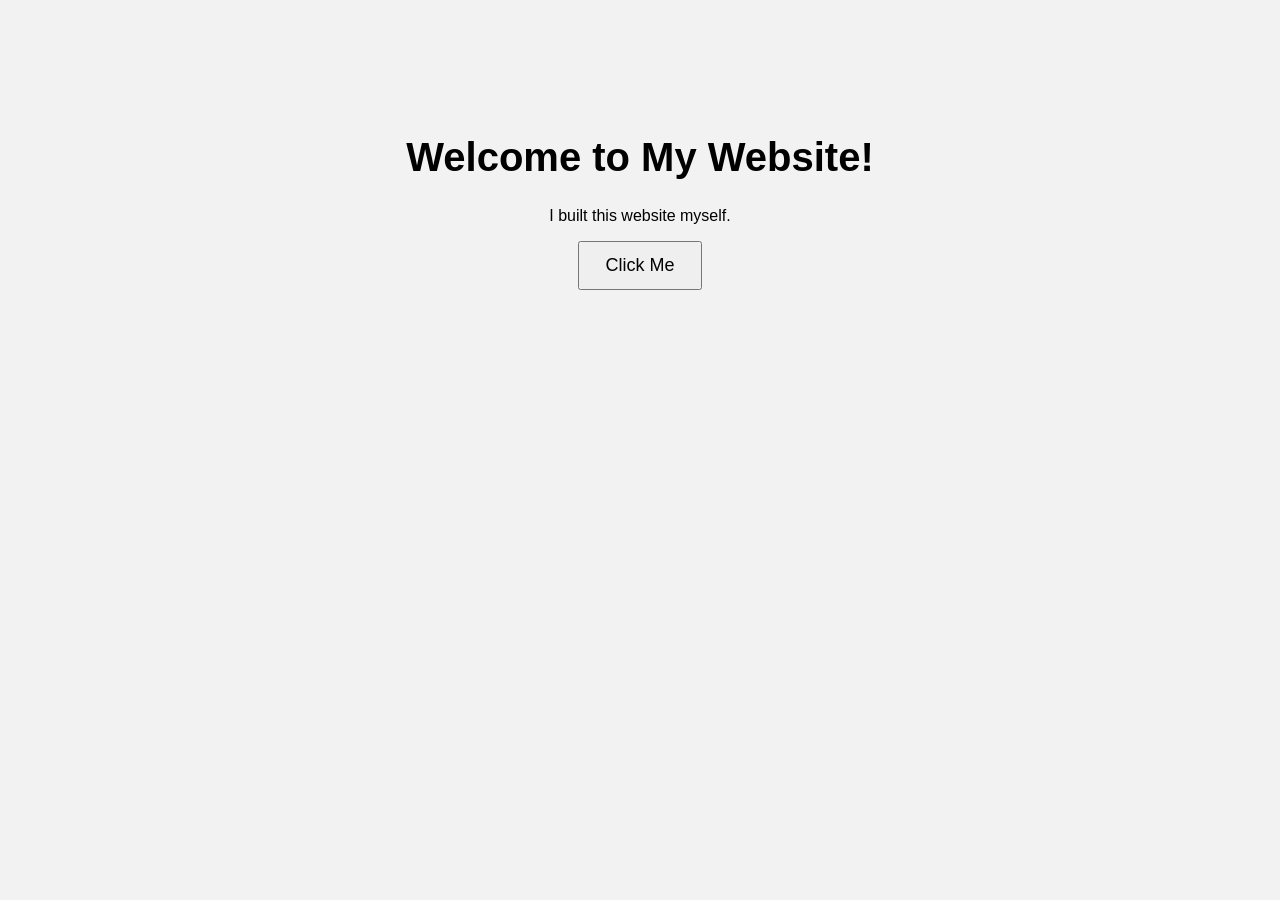
==== index.html @ 369e67d1 "Add files via upload" ====
<!DOCTYPE html>
<html>
<head>
    <title>My First Website</title>
    <link rel="stylesheet" href="style.css">
</head>

<body>

    <h1>Welcome to My Website!</h1>

    <p>I built this website myself.</p>

    <button onclick="sayHello()">Click Me</button>

    <script src="script.js"></script>
</body>
</html>
---- style.css ----
body {
    font-family: Arial, sans-serif;
    text-align: center;
    padding-top: 100px;
    background: #f2f2f2;
}

h1 {
    font-size: 40px;
}

button {
    padding: 12px 25px;
    font-size: 18px;
    cursor: pointer;
}
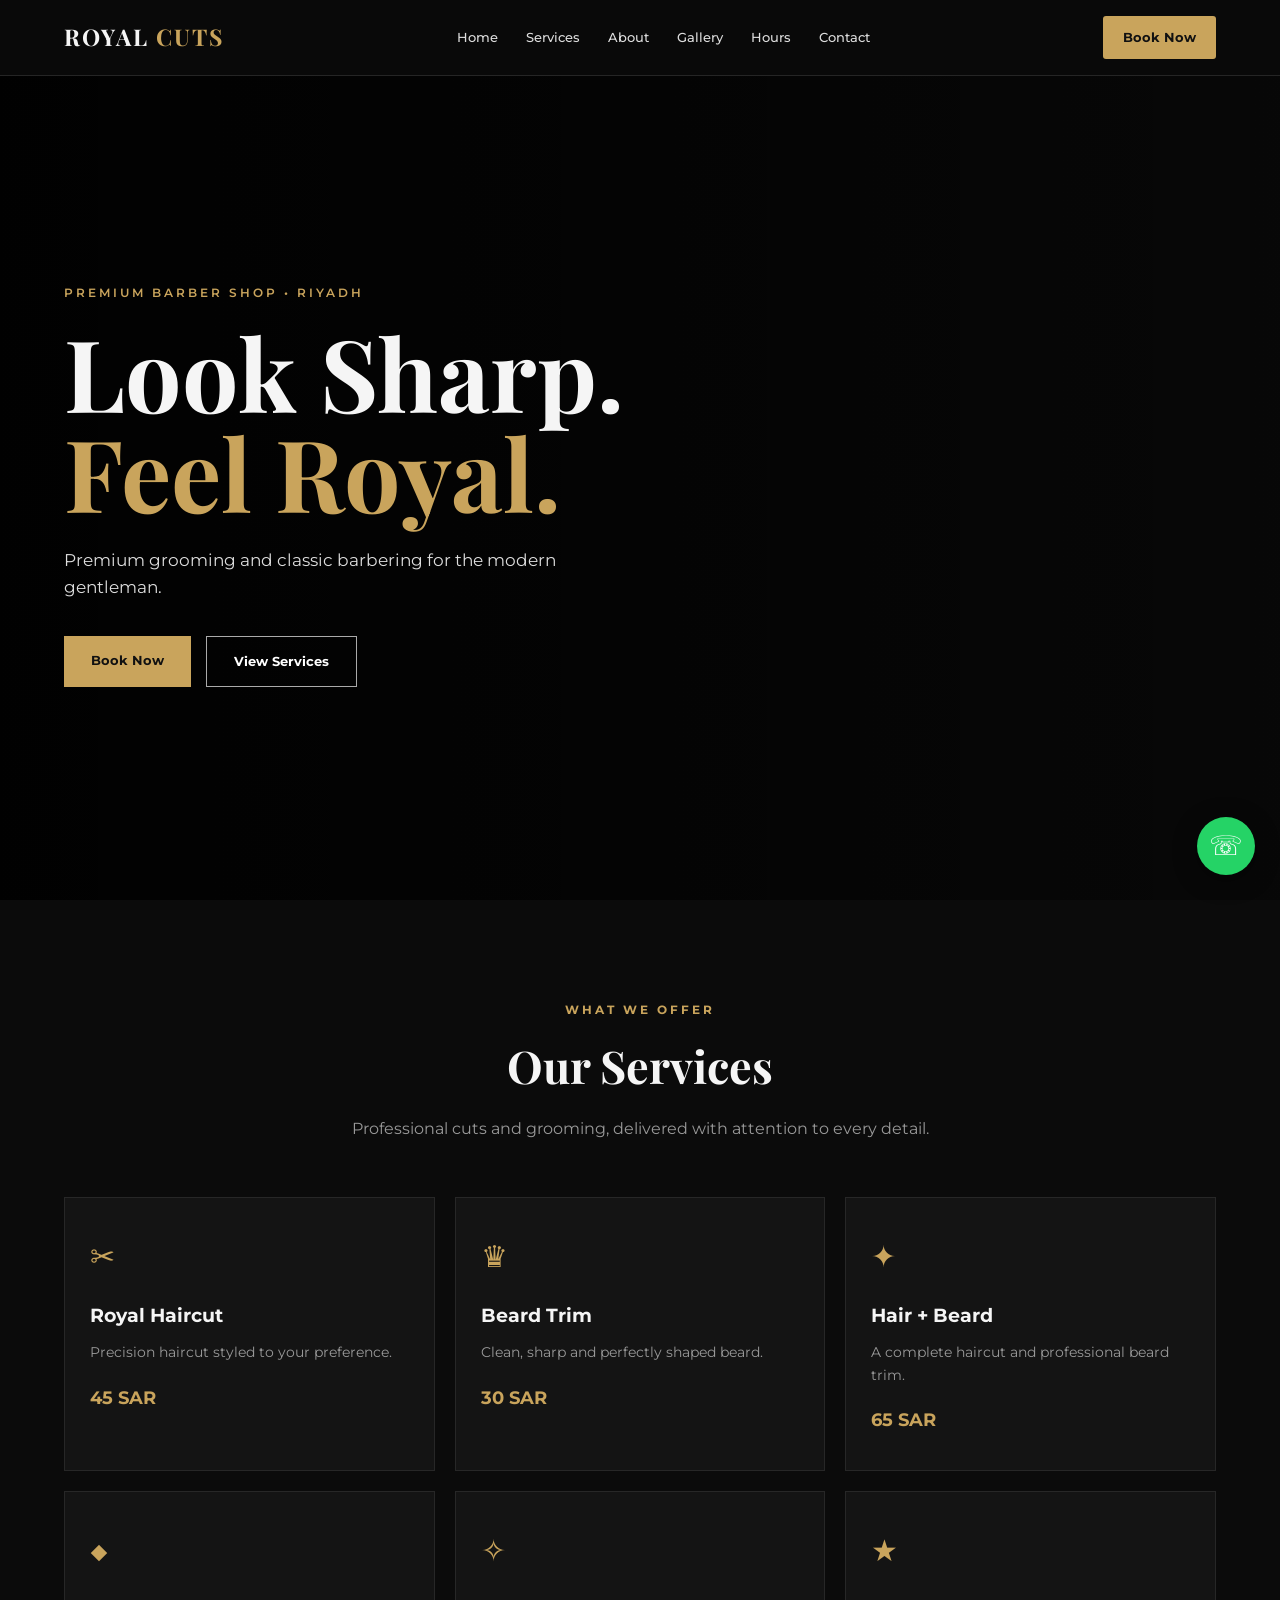
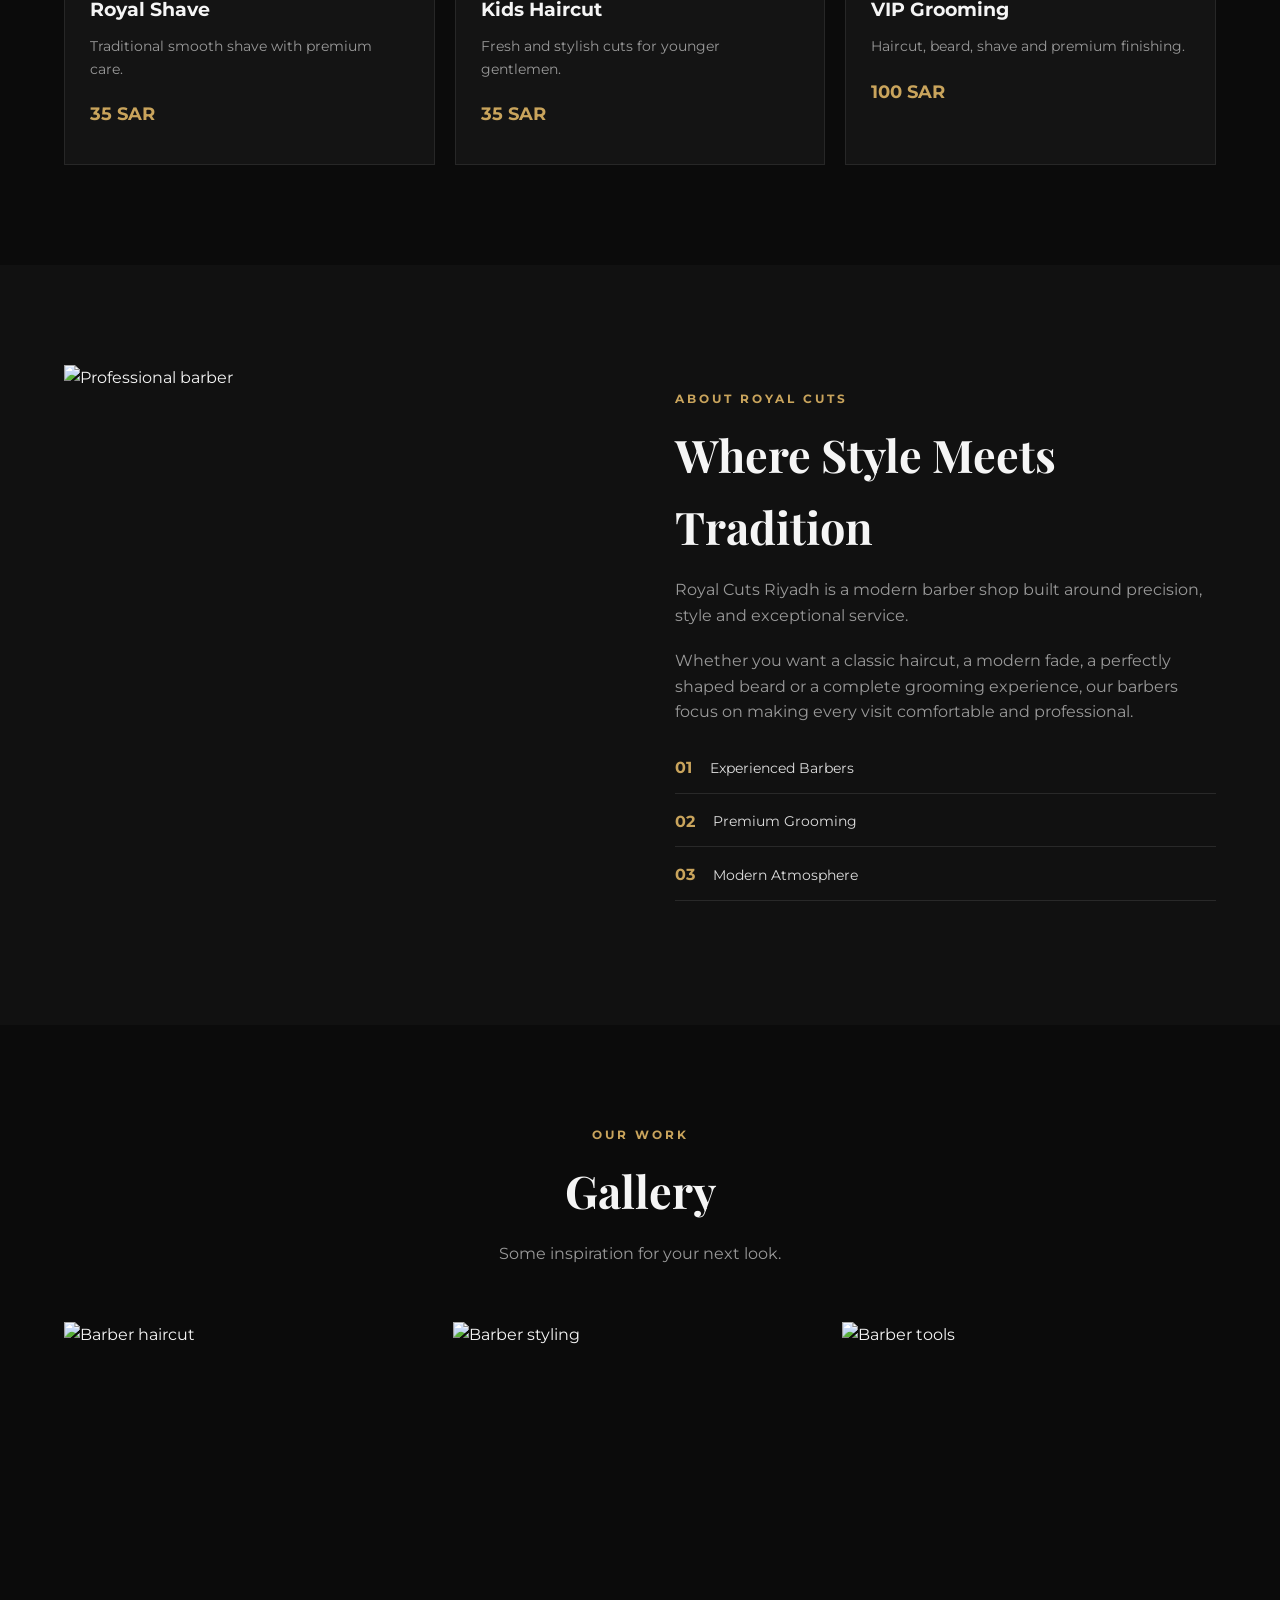
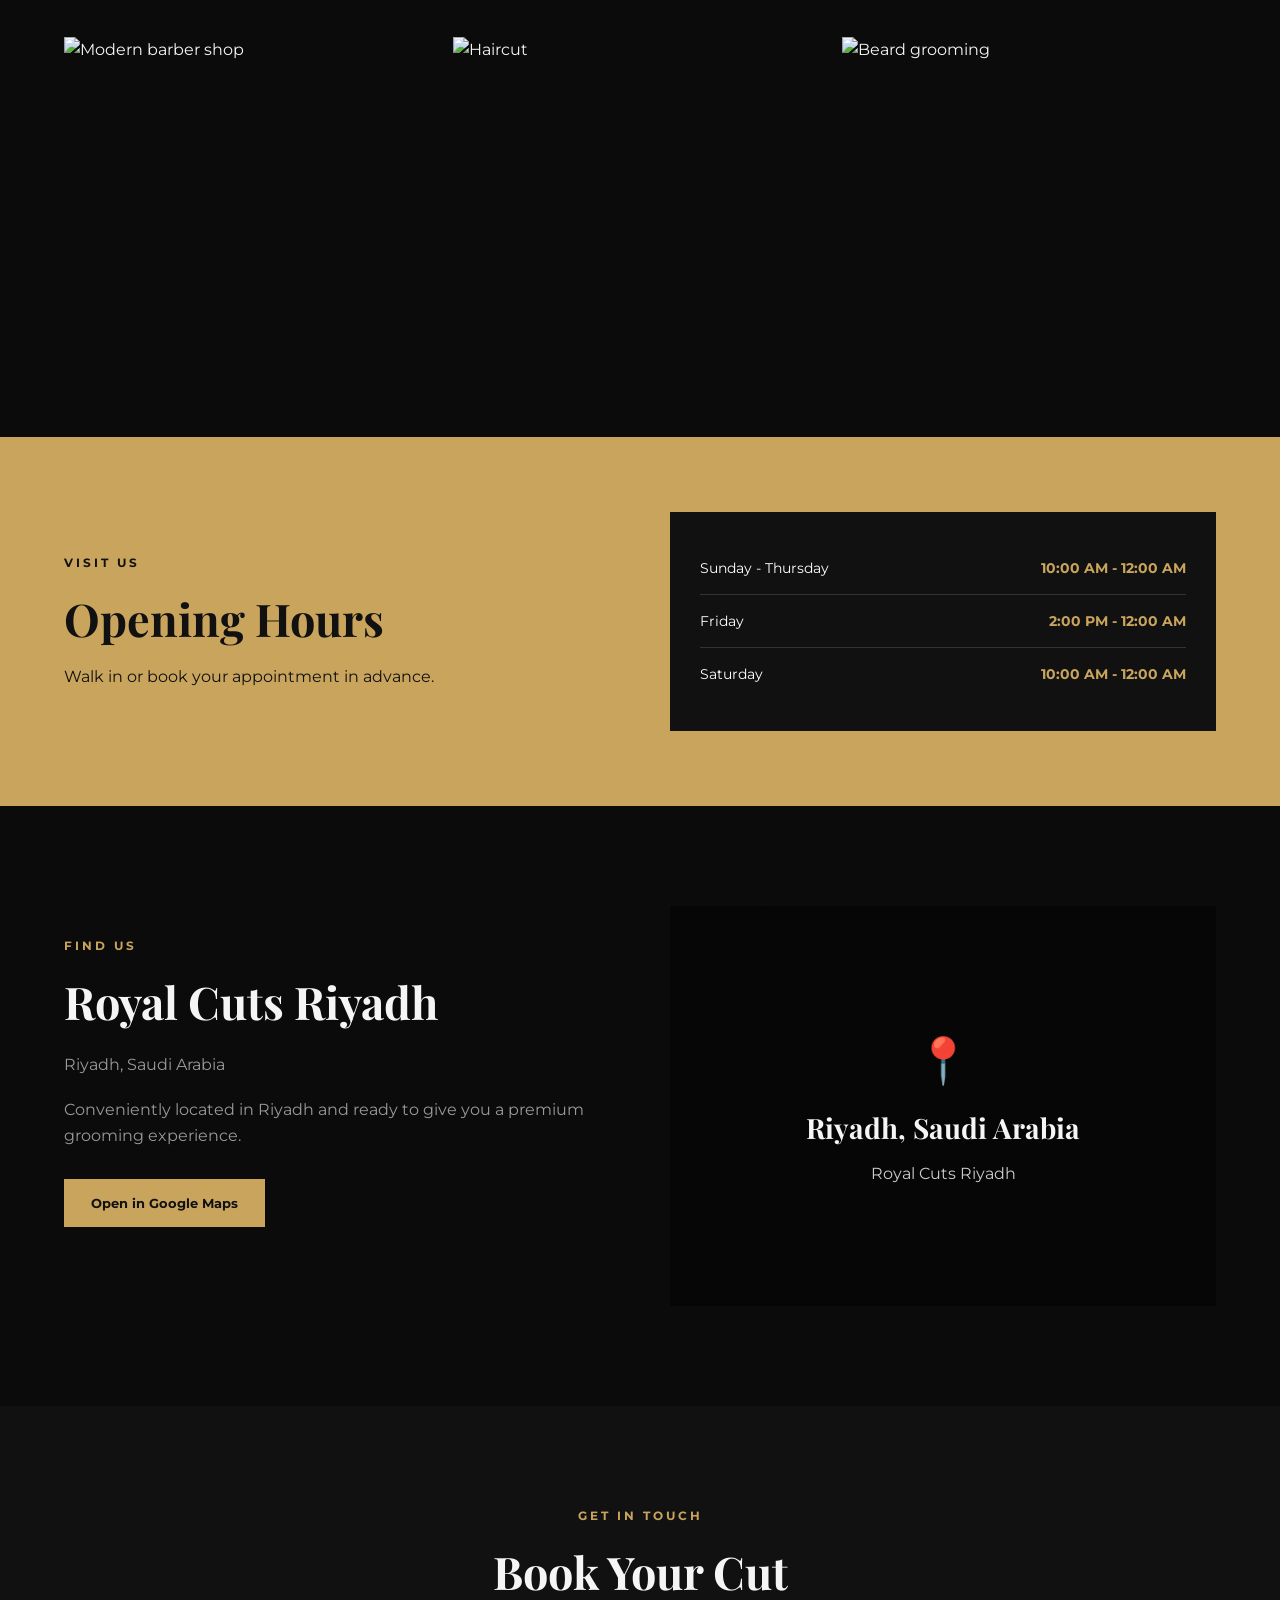
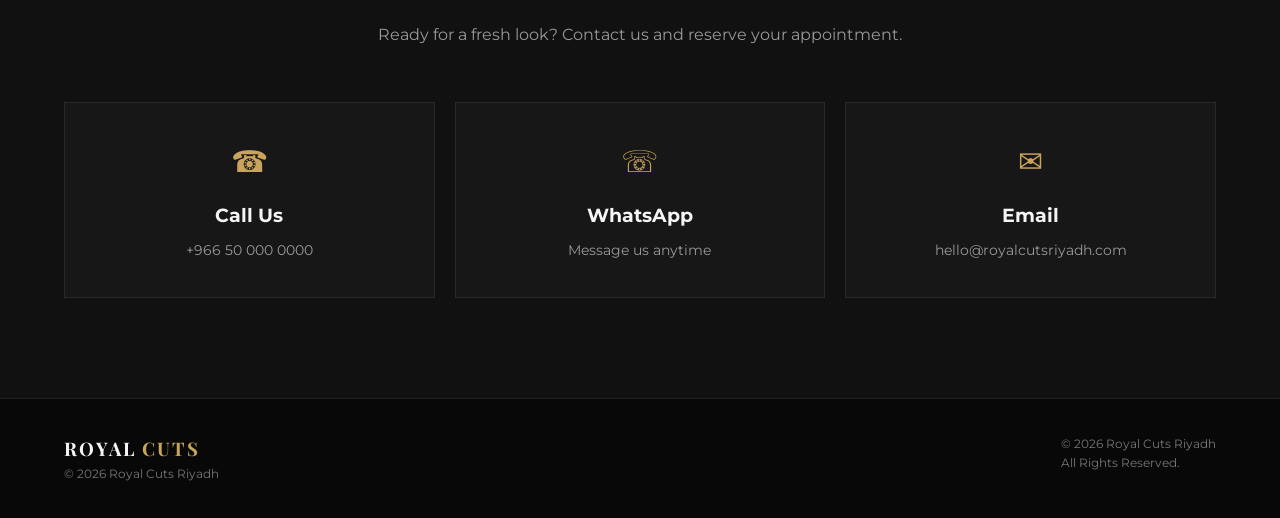
==== commit ed3b5adc: "Add files via upload" ====
--- a/index.html
+++ b/index.html
@@ -1,18 +1,395 @@
 <!DOCTYPE html>
-<html>
+<html lang="en">
 <head>
-    <title>My First Website</title>
+    <meta charset="UTF-8">
+    <meta name="viewport" content="width=device-width, initial-scale=1.0">
+
+    <title>Royal Cuts Riyadh | Premium Barber Shop</title>
+
+    <!-- Google Font -->
+    <link rel="preconnect" href="https://fonts.googleapis.com">
+    <link rel="preconnect" href="https://fonts.gstatic.com" crossorigin>
+    <link href="https://fonts.googleapis.com/css2?family=Montserrat:wght@400;500;600;700&family=Playfair+Display:wght@600;700&display=swap" rel="stylesheet">
+
+    <!-- CSS -->
     <link rel="stylesheet" href="style.css">
 </head>
 
 <body>
 
-    <h1>Welcome to My Website!</h1>
-
-    <p>I built this website myself.</p>
-
-    <button onclick="sayHello()">Click Me</button>
-
+    <!-- ================= NAVIGATION ================= -->
+    <header class="navbar">
+        <div class="container nav-container">
+
+            <a href="#home" class="logo">
+                ROYAL <span>CUTS</span>
+            </a>
+
+            <button class="menu-toggle" id="menuToggle">
+                ☰
+            </button>
+
+            <nav id="navMenu">
+                <a href="#home">Home</a>
+                <a href="#services">Services</a>
+                <a href="#about">About</a>
+                <a href="#gallery">Gallery</a>
+                <a href="#hours">Hours</a>
+                <a href="#contact">Contact</a>
+            </nav>
+
+            <a href="#contact" class="nav-button">Book Now</a>
+
+        </div>
+    </header>
+
+
+    <!-- ================= HERO ================= -->
+    <section id="home" class="hero">
+
+        <div class="hero-overlay"></div>
+
+        <div class="hero-content">
+
+            <p class="small-title">PREMIUM BARBER SHOP • RIYADH</p>
+
+            <h1>
+                Look Sharp.<br>
+                <span>Feel Royal.</span>
+            </h1>
+
+            <p class="hero-text">
+                Premium grooming and classic barbering for the modern gentleman.
+            </p>
+
+            <div class="hero-buttons">
+                <a href="#contact" class="gold-button">Book Now</a>
+                <a href="#services" class="outline-button">View Services</a>
+            </div>
+
+        </div>
+
+    </section>
+
+
+    <!-- ================= SERVICES ================= -->
+    <section id="services" class="section">
+
+        <div class="container">
+
+            <div class="section-heading">
+                <p class="gold-text">WHAT WE OFFER</p>
+                <h2>Our Services</h2>
+                <p>
+                    Professional cuts and grooming, delivered with attention to every detail.
+                </p>
+            </div>
+
+            <div class="services-grid">
+
+                <div class="service-card">
+                    <div class="service-icon">✂</div>
+                    <h3>Royal Haircut</h3>
+                    <p>Precision haircut styled to your preference.</p>
+                    <span>45 SAR</span>
+                </div>
+
+                <div class="service-card">
+                    <div class="service-icon">♛</div>
+                    <h3>Beard Trim</h3>
+                    <p>Clean, sharp and perfectly shaped beard.</p>
+                    <span>30 SAR</span>
+                </div>
+
+                <div class="service-card">
+                    <div class="service-icon">✦</div>
+                    <h3>Hair + Beard</h3>
+                    <p>A complete haircut and professional beard trim.</p>
+                    <span>65 SAR</span>
+                </div>
+
+                <div class="service-card">
+                    <div class="service-icon">◆</div>
+                    <h3>Royal Shave</h3>
+                    <p>Traditional smooth shave with premium care.</p>
+                    <span>35 SAR</span>
+                </div>
+
+                <div class="service-card">
+                    <div class="service-icon">✧</div>
+                    <h3>Kids Haircut</h3>
+                    <p>Fresh and stylish cuts for younger gentlemen.</p>
+                    <span>35 SAR</span>
+                </div>
+
+                <div class="service-card">
+                    <div class="service-icon">★</div>
+                    <h3>VIP Grooming</h3>
+                    <p>Haircut, beard, shave and premium finishing.</p>
+                    <span>100 SAR</span>
+                </div>
+
+            </div>
+
+        </div>
+
+    </section>
+
+
+    <!-- ================= ABOUT ================= -->
+    <section id="about" class="about-section">
+
+        <div class="container about-grid">
+
+            <div class="about-image">
+                <img src="https://images.unsplash.com/photo-1585747860715-2ba37e788b70?auto=format&fit=crop&w=900&q=80"
+                     alt="Professional barber">
+            </div>
+
+            <div class="about-content">
+
+                <p class="gold-text">ABOUT ROYAL CUTS</p>
+
+                <h2>Where Style Meets Tradition</h2>
+
+                <p>
+                    Royal Cuts Riyadh is a modern barber shop built around
+                    precision, style and exceptional service.
+                </p>
+
+                <p>
+                    Whether you want a classic haircut, a modern fade,
+                    a perfectly shaped beard or a complete grooming
+                    experience, our barbers focus on making every visit
+                    comfortable and professional.
+                </p>
+
+                <div class="about-features">
+                    <div>
+                        <strong>01</strong>
+                        <span>Experienced Barbers</span>
+                    </div>
+
+                    <div>
+                        <strong>02</strong>
+                        <span>Premium Grooming</span>
+                    </div>
+
+                    <div>
+                        <strong>03</strong>
+                        <span>Modern Atmosphere</span>
+                    </div>
+                </div>
+
+            </div>
+
+        </div>
+
+    </section>
+
+
+    <!-- ================= GALLERY ================= -->
+    <section id="gallery" class="section">
+
+        <div class="container">
+
+            <div class="section-heading">
+                <p class="gold-text">OUR WORK</p>
+                <h2>Gallery</h2>
+                <p>Some inspiration for your next look.</p>
+            </div>
+
+            <div class="gallery-grid">
+
+                <div class="gallery-item">
+                    <img src="https://images.unsplash.com/photo-1621605815971-fbc98d665033?auto=format&fit=crop&w=800&q=80"
+                         alt="Barber haircut">
+                </div>
+
+                <div class="gallery-item">
+                    <img src="https://images.unsplash.com/photo-1622288432450-277d0fef5ed6?auto=format&fit=crop&w=800&q=80"
+                         alt="Barber styling">
+                </div>
+
+                <div class="gallery-item">
+                    <img src="https://images.unsplash.com/photo-1599351431202-1e0f0137899a?auto=format&fit=crop&w=800&q=80"
+                         alt="Barber tools">
+                </div>
+
+                <div class="gallery-item">
+                    <img src="https://images.unsplash.com/photo-1503951914875-452162b0f3f1?auto=format&fit=crop&w=800&q=80"
+                         alt="Modern barber shop">
+                </div>
+
+                <div class="gallery-item">
+                    <img src="https://images.unsplash.com/photo-1534297635766-a262cdcb8ee4?auto=format&fit=crop&w=800&q=80"
+                         alt="Haircut">
+                </div>
+
+                <div class="gallery-item">
+                    <img src="https://images.unsplash.com/photo-1593702288056-792b4d4b2c58?auto=format&fit=crop&w=800&q=80"
+                         alt="Beard grooming">
+                </div>
+
+            </div>
+
+        </div>
+
+    </section>
+
+
+    <!-- ================= HOURS ================= -->
+    <section id="hours" class="hours-section">
+
+        <div class="container hours-container">
+
+            <div>
+                <p class="gold-text">VISIT US</p>
+                <h2>Opening Hours</h2>
+                <p>
+                    Walk in or book your appointment in advance.
+                </p>
+            </div>
+
+            <div class="hours-list">
+
+                <div>
+                    <span>Sunday - Thursday</span>
+                    <strong>10:00 AM - 12:00 AM</strong>
+                </div>
+
+                <div>
+                    <span>Friday</span>
+                    <strong>2:00 PM - 12:00 AM</strong>
+                </div>
+
+                <div>
+                    <span>Saturday</span>
+                    <strong>10:00 AM - 12:00 AM</strong>
+                </div>
+
+            </div>
+
+        </div>
+
+    </section>
+
+
+    <!-- ================= LOCATION ================= -->
+    <section class="location-section">
+
+        <div class="container location-grid">
+
+            <div class="location-content">
+
+                <p class="gold-text">FIND US</p>
+
+                <h2>Royal Cuts Riyadh</h2>
+
+                <p>
+                    Riyadh, Saudi Arabia
+                </p>
+
+                <p>
+                    Conveniently located in Riyadh and ready to give
+                    you a premium grooming experience.
+                </p>
+
+                <a href="https://www.google.com/maps/search/?api=1&query=Riyadh%2C%20Saudi%20Arabia"
+                   target="_blank"
+                   class="gold-button">
+                    Open in Google Maps
+                </a>
+
+            </div>
+
+            <div class="map-placeholder">
+                <div>
+                    <span>📍</span>
+                    <h3>Riyadh, Saudi Arabia</h3>
+                    <p>Royal Cuts Riyadh</p>
+                </div>
+            </div>
+
+        </div>
+
+    </section>
+
+
+    <!-- ================= CONTACT ================= -->
+    <section id="contact" class="contact-section">
+
+        <div class="container contact-container">
+
+            <div class="section-heading">
+                <p class="gold-text">GET IN TOUCH</p>
+                <h2>Book Your Cut</h2>
+                <p>
+                    Ready for a fresh look? Contact us and reserve your appointment.
+                </p>
+            </div>
+
+            <div class="contact-grid">
+
+                <a href="tel:+966500000000" class="contact-card">
+                    <span>☎</span>
+                    <h3>Call Us</h3>
+                    <p>+966 50 000 0000</p>
+                </a>
+
+                <a href="https://wa.me/966500000000"
+                   target="_blank"
+                   class="contact-card">
+                    <span>☏</span>
+                    <h3>WhatsApp</h3>
+                    <p>Message us anytime</p>
+                </a>
+
+                <a href="mailto:hello@royalcutsriyadh.com"
+                   class="contact-card">
+                    <span>✉</span>
+                    <h3>Email</h3>
+                    <p>hello@royalcutsriyadh.com</p>
+                </a>
+
+            </div>
+
+        </div>
+
+    </section>
+
+
+    <!-- ================= FOOTER ================= -->
+    <footer>
+
+        <div class="container footer-content">
+
+            <div>
+                <h3>ROYAL <span>CUTS</span></h3>
+                <p>Premium barbering in Riyadh.</p>
+            </div>
+
+            <div>
+                <p>© 2026 Royal Cuts Riyadh</p>
+                <p>All Rights Reserved.</p>
+            </div>
+
+        </div>
+
+    </footer>
+
+
+    <!-- ================= WHATSAPP BUTTON ================= -->
+    <a href="https://wa.me/966500000000"
+       class="whatsapp-button"
+       target="_blank"
+       aria-label="Chat on WhatsApp">
+        ☏
+    </a>
+
+
+    <!-- JavaScript -->
     <script src="script.js"></script>
+
 </body>
 </html>
--- a/style.css
+++ b/style.css
@@ -1,16 +1,755 @@
+/* ================================
+   BASIC RESET
+================================ */
+
+* {
+    margin: 0;
+    padding: 0;
+    box-sizing: border-box;
+}
+
+html {
+    scroll-behavior: smooth;
+}
+
 body {
-    font-family: Arial, sans-serif;
+    background: #0b0b0b;
+    color: #f5f5f5;
+    font-family: "Montserrat", sans-serif;
+    line-height: 1.6;
+}
+
+img {
+    width: 100%;
+    display: block;
+}
+
+a {
+    text-decoration: none;
+    color: inherit;
+}
+
+.container {
+    width: 90%;
+    max-width: 1200px;
+    margin: auto;
+}
+
+
+/* ================================
+   NAVIGATION
+================================ */
+
+.navbar {
+    position: fixed;
+    top: 0;
+    left: 0;
+    width: 100%;
+    background: rgba(10, 10, 10, 0.95);
+    border-bottom: 1px solid #252525;
+    z-index: 1000;
+    backdrop-filter: blur(10px);
+}
+
+.nav-container {
+    height: 75px;
+    display: flex;
+    align-items: center;
+    justify-content: space-between;
+}
+
+.logo {
+    font-family: "Playfair Display", serif;
+    font-size: 23px;
+    font-weight: 700;
+    letter-spacing: 2px;
+}
+
+.logo span,
+footer span {
+    color: #c9a45c;
+}
+
+nav {
+    display: flex;
+    gap: 28px;
+}
+
+nav a {
+    color: #ddd;
+    font-size: 13px;
+    font-weight: 500;
+    transition: 0.3s;
+}
+
+nav a:hover {
+    color: #c9a45c;
+}
+
+.nav-button {
+    background: #c9a45c;
+    color: #111;
+    padding: 11px 20px;
+    border-radius: 3px;
+    font-size: 13px;
+    font-weight: 700;
+    transition: 0.3s;
+}
+
+.nav-button:hover,
+.gold-button:hover {
+    background: #e0bf78;
+    transform: translateY(-2px);
+}
+
+.menu-toggle {
+    display: none;
+    background: none;
+    border: none;
+    color: white;
+    font-size: 27px;
+    cursor: pointer;
+}
+
+
+/* ================================
+   HERO
+================================ */
+
+.hero {
+    min-height: 100vh;
+    display: flex;
+    align-items: center;
+    position: relative;
+
+    background-image:
+        url("https://images.unsplash.com/photo-1622286342621-4bd786c2447c?auto=format&fit=crop&w=1800&q=85");
+
+    background-size: cover;
+    background-position: center;
+}
+
+.hero-overlay {
+    position: absolute;
+    inset: 0;
+    background: linear-gradient(
+        90deg,
+        rgba(0, 0, 0, 0.9),
+        rgba(0, 0, 0, 0.65),
+        rgba(0, 0, 0, 0.35)
+    );
+}
+
+.hero-content {
+    position: relative;
+    z-index: 2;
+    width: 90%;
+    max-width: 1200px;
+    margin: auto;
+    padding-top: 70px;
+    animation: fadeUp 1s ease;
+}
+
+.small-title {
+    color: #c9a45c;
+    letter-spacing: 3px;
+    font-size: 12px;
+    font-weight: 600;
+    margin-bottom: 20px;
+}
+
+.hero h1 {
+    font-family: "Playfair Display", serif;
+    font-size: clamp(55px, 8vw, 100px);
+    line-height: 1;
+    margin-bottom: 25px;
+}
+
+.hero h1 span {
+    color: #c9a45c;
+}
+
+.hero-text {
+    color: #ddd;
+    max-width: 520px;
+    font-size: 17px;
+    margin-bottom: 35px;
+}
+
+.hero-buttons {
+    display: flex;
+    gap: 15px;
+    flex-wrap: wrap;
+}
+
+.gold-button,
+.outline-button {
+    display: inline-block;
+    padding: 14px 27px;
+    font-size: 13px;
+    font-weight: 700;
+    transition: 0.3s;
+}
+
+.gold-button {
+    background: #c9a45c;
+    color: #111;
+}
+
+.outline-button {
+    border: 1px solid #aaa;
+    color: white;
+}
+
+.outline-button:hover {
+    border-color: #c9a45c;
+    color: #c9a45c;
+}
+
+
+/* ================================
+   GENERAL SECTIONS
+================================ */
+
+.section {
+    padding: 100px 0;
+}
+
+.section-heading {
     text-align: center;
-    padding-top: 100px;
-    background: #f2f2f2;
-}
-
-h1 {
-    font-size: 40px;
-}
-
-button {
-    padding: 12px 25px;
+    max-width: 650px;
+    margin: 0 auto 55px;
+}
+
+.gold-text {
+    color: #c9a45c;
+    font-size: 12px;
+    font-weight: 700;
+    letter-spacing: 3px;
+    margin-bottom: 10px;
+}
+
+.section-heading h2,
+.about-content h2,
+.location-content h2,
+.hours-container h2 {
+    font-family: "Playfair Display", serif;
+    font-size: 45px;
+    margin-bottom: 15px;
+}
+
+.section-heading p:last-child {
+    color: #999;
+}
+
+
+/* ================================
+   SERVICES
+================================ */
+
+.services-grid {
+    display: grid;
+    grid-template-columns: repeat(3, 1fr);
+    gap: 20px;
+}
+
+.service-card {
+    background: #141414;
+    border: 1px solid #272727;
+    padding: 35px 25px;
+    transition: 0.3s;
+}
+
+.service-card:hover {
+    transform: translateY(-7px);
+    border-color: #c9a45c;
+}
+
+.service-icon {
+    color: #c9a45c;
+    font-size: 30px;
+    margin-bottom: 20px;
+}
+
+.service-card h3 {
+    font-size: 19px;
+    margin-bottom: 10px;
+}
+
+.service-card p {
+    color: #999;
+    font-size: 14px;
+    margin-bottom: 20px;
+}
+
+.service-card span {
+    color: #c9a45c;
+    font-weight: 700;
     font-size: 18px;
-    cursor: pointer;
+}
+
+
+/* ================================
+   ABOUT
+================================ */
+
+.about-section {
+    background: #111;
+    padding: 100px 0;
+}
+
+.about-grid {
+    display: grid;
+    grid-template-columns: 1fr 1fr;
+    gap: 70px;
+    align-items: center;
+}
+
+.about-image {
+    overflow: hidden;
+}
+
+.about-image img {
+    height: 560px;
+    object-fit: cover;
+    transition: 0.5s;
+}
+
+.about-image:hover img {
+    transform: scale(1.04);
+}
+
+.about-content > p:not(.gold-text) {
+    color: #999;
+    margin-bottom: 20px;
+}
+
+.about-features {
+    margin-top: 30px;
+    display: grid;
+    gap: 15px;
+}
+
+.about-features div {
+    display: flex;
+    align-items: center;
+    gap: 18px;
+    border-bottom: 1px solid #292929;
+    padding-bottom: 12px;
+}
+
+.about-features strong {
+    color: #c9a45c;
+}
+
+.about-features span {
+    color: #ddd;
+    font-size: 14px;
+}
+
+
+/* ================================
+   GALLERY
+================================ */
+
+.gallery-grid {
+    display: grid;
+    grid-template-columns: repeat(3, 1fr);
+    gap: 15px;
+}
+
+.gallery-item {
+    overflow: hidden;
+    height: 300px;
+}
+
+.gallery-item img {
+    height: 100%;
+    object-fit: cover;
+    transition: 0.5s;
+}
+
+.gallery-item:hover img {
+    transform: scale(1.08);
+}
+
+
+/* ================================
+   HOURS
+================================ */
+
+.hours-section {
+    background: #c9a45c;
+    color: #111;
+    padding: 75px 0;
+}
+
+.hours-container {
+    display: grid;
+    grid-template-columns: 1fr 1fr;
+    gap: 60px;
+    align-items: center;
+}
+
+.hours-container .gold-text {
+    color: #111;
+}
+
+.hours-container h2 {
+    margin-bottom: 10px;
+}
+
+.hours-container p {
+    max-width: 450px;
+}
+
+.hours-list {
+    background: #111;
+    color: white;
+    padding: 30px;
+}
+
+.hours-list div {
+    display: flex;
+    justify-content: space-between;
+    gap: 20px;
+    padding: 15px 0;
+    border-bottom: 1px solid #333;
+    font-size: 14px;
+}
+
+.hours-list div:last-child {
+    border-bottom: none;
+}
+
+.hours-list strong {
+    color: #c9a45c;
+}
+
+
+/* ================================
+   LOCATION
+================================ */
+
+.location-section {
+    padding: 100px 0;
+    background: #0b0b0b;
+}
+
+.location-grid {
+    display: grid;
+    grid-template-columns: 1fr 1fr;
+    gap: 60px;
+    align-items: stretch;
+}
+
+.location-content {
+    padding: 30px 0;
+}
+
+.location-content p:not(.gold-text) {
+    color: #999;
+    margin-bottom: 20px;
+}
+
+.location-content .gold-button {
+    margin-top: 10px;
+}
+
+.map-placeholder {
+    min-height: 400px;
+    background:
+        linear-gradient(rgba(0,0,0,0.45), rgba(0,0,0,0.45)),
+        url("https://images.unsplash.com/photo-1477959858617-67f85cf4f1df?auto=format&fit=crop&w=1000&q=80");
+    background-size: cover;
+    background-position: center;
+    display: flex;
+    justify-content: center;
+    align-items: center;
+    text-align: center;
+}
+
+.map-placeholder span {
+    font-size: 45px;
+}
+
+.map-placeholder h3 {
+    font-family: "Playfair Display", serif;
+    font-size: 28px;
+    margin: 10px 0;
+}
+
+.map-placeholder p {
+    color: #ccc;
+}
+
+
+/* ================================
+   CONTACT
+================================ */
+
+.contact-section {
+    background: #111;
+    padding: 100px 0;
+}
+
+.contact-grid {
+    display: grid;
+    grid-template-columns: repeat(3, 1fr);
+    gap: 20px;
+}
+
+.contact-card {
+    text-align: center;
+    background: #171717;
+    border: 1px solid #292929;
+    padding: 35px 20px;
+    transition: 0.3s;
+}
+
+.contact-card:hover {
+    border-color: #c9a45c;
+    transform: translateY(-5px);
+}
+
+.contact-card span {
+    display: block;
+    color: #c9a45c;
+    font-size: 30px;
+    margin-bottom: 15px;
+}
+
+.contact-card h3 {
+    margin-bottom: 8px;
+}
+
+.contact-card p {
+    color: #999;
+    font-size: 14px;
+}
+
+
+/* ================================
+   FOOTER
+================================ */
+
+footer {
+    background: #080808;
+    border-top: 1px solid #222;
+    padding: 35px 0;
+}
+
+.footer-content {
+    display: flex;
+    justify-content: space-between;
+    gap: 30px;
+}
+
+footer h3 {
+    font-family: "Playfair Display", serif;
+    letter-spacing: 2px;
+}
+
+footer p {
+    color: #777;
+    font-size: 12px;
+}
+
+
+/* ================================
+   WHATSAPP BUTTON
+================================ */
+
+.whatsapp-button {
+    position: fixed;
+    right: 25px;
+    bottom: 25px;
+    width: 58px;
+    height: 58px;
+    background: #25d366;
+    color: white;
+    border-radius: 50%;
+    display: flex;
+    align-items: center;
+    justify-content: center;
+    font-size: 27px;
+    z-index: 999;
+    box-shadow: 0 5px 25px rgba(0,0,0,0.4);
+    transition: 0.3s;
+}
+
+.whatsapp-button:hover {
+    transform: scale(1.1);
+}
+
+
+/* ================================
+   ANIMATIONS
+================================ */
+
+@keyframes fadeUp {
+
+    from {
+        opacity: 0;
+        transform: translateY(30px);
+    }
+
+    to {
+        opacity: 1;
+        transform: translateY(0);
+    }
+
+}
+
+
+/* ================================
+   TABLETS
+================================ */
+
+@media (max-width: 900px) {
+
+    nav {
+        gap: 15px;
+    }
+
+    .services-grid {
+        grid-template-columns: repeat(2, 1fr);
+    }
+
+    .gallery-grid {
+        grid-template-columns: repeat(2, 1fr);
+    }
+
+    .about-grid,
+    .hours-container,
+    .location-grid {
+        grid-template-columns: 1fr;
+    }
+
+    .contact-grid {
+        grid-template-columns: 1fr;
+    }
+
+    .about-image img {
+        height: 450px;
+    }
+
+}
+
+
+/* ================================
+   MOBILE
+================================ */
+
+@media (max-width: 700px) {
+
+    .nav-container {
+        height: 65px;
+    }
+
+    .nav-button {
+        display: none;
+    }
+
+    .menu-toggle {
+        display: block;
+    }
+
+    nav {
+        position: absolute;
+        top: 65px;
+        left: 0;
+        width: 100%;
+        background: #0d0d0d;
+
+        display: none;
+        flex-direction: column;
+        gap: 0;
+
+        border-bottom: 1px solid #333;
+    }
+
+    nav.active {
+        display: flex;
+    }
+
+    nav a {
+        padding: 15px 25px;
+        border-bottom: 1px solid #222;
+    }
+
+    .hero {
+        min-height: 90vh;
+        background-position: center;
+    }
+
+    .hero h1 {
+        font-size: 55px;
+    }
+
+    .hero-text {
+        font-size: 15px;
+    }
+
+    .section,
+    .about-section,
+    .location-section,
+    .contact-section {
+        padding: 70px 0;
+    }
+
+    .section-heading h2,
+    .about-content h2,
+    .location-content h2,
+    .hours-container h2 {
+        font-size: 36px;
+    }
+
+    .services-grid {
+        grid-template-columns: 1fr;
+    }
+
+    .gallery-grid {
+        grid-template-columns: 1fr;
+    }
+
+    .gallery-item {
+        height: 280px;
+    }
+
+    .hours-list div {
+        flex-direction: column;
+        gap: 5px;
+    }
+
+    .footer-content {
+        flex-direction: column;
+        text-align: center;
+    }
+
+    .whatsapp-button {
+        width: 52px;
+        height: 52px;
+        right: 18px;
+        bottom: 18px;
+    }
+
+}
+
+
+/* ================================
+   SMALL PHONES
+================================ */
+
+@media (max-width: 400px) {
+
+    .hero h1 {
+        font-size: 45px;
+    }
+
+    .hero-buttons {
+        flex-direction: column;
+        align-items: flex-start;
+    }
+
 }
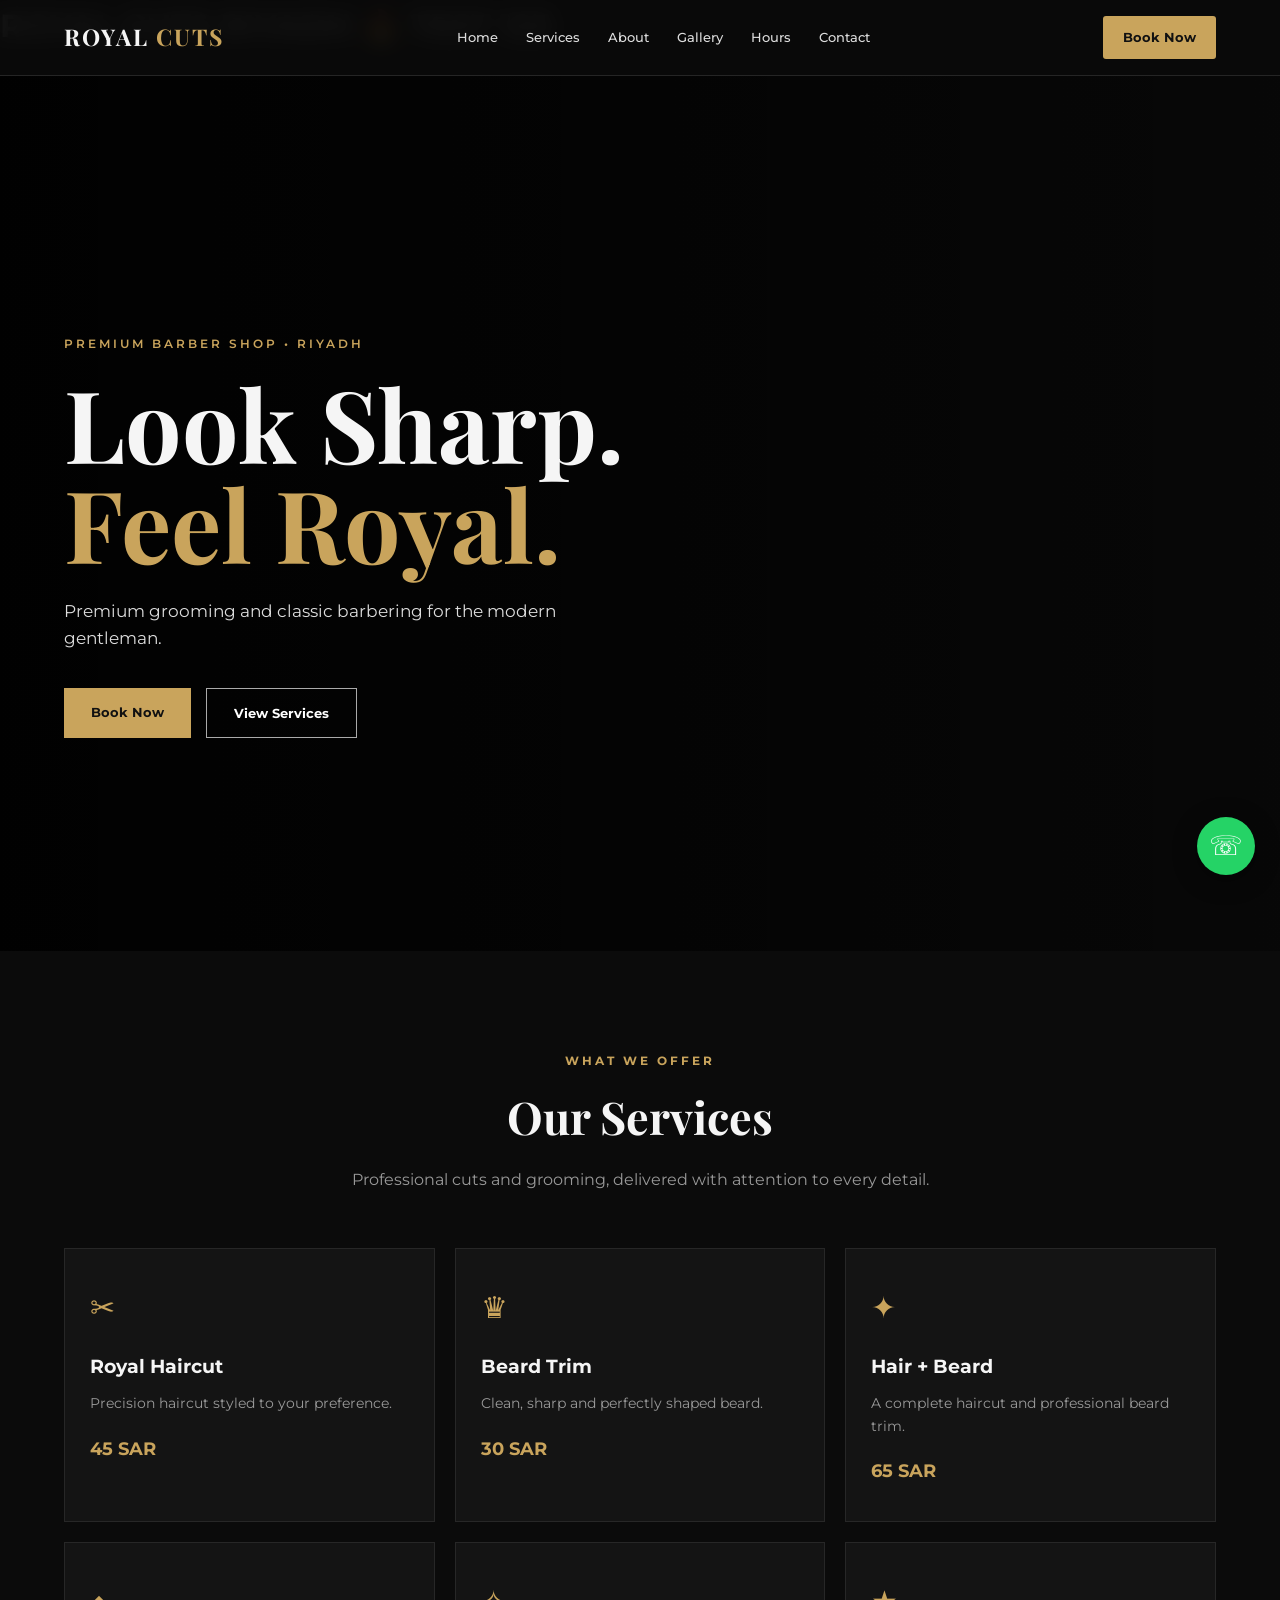
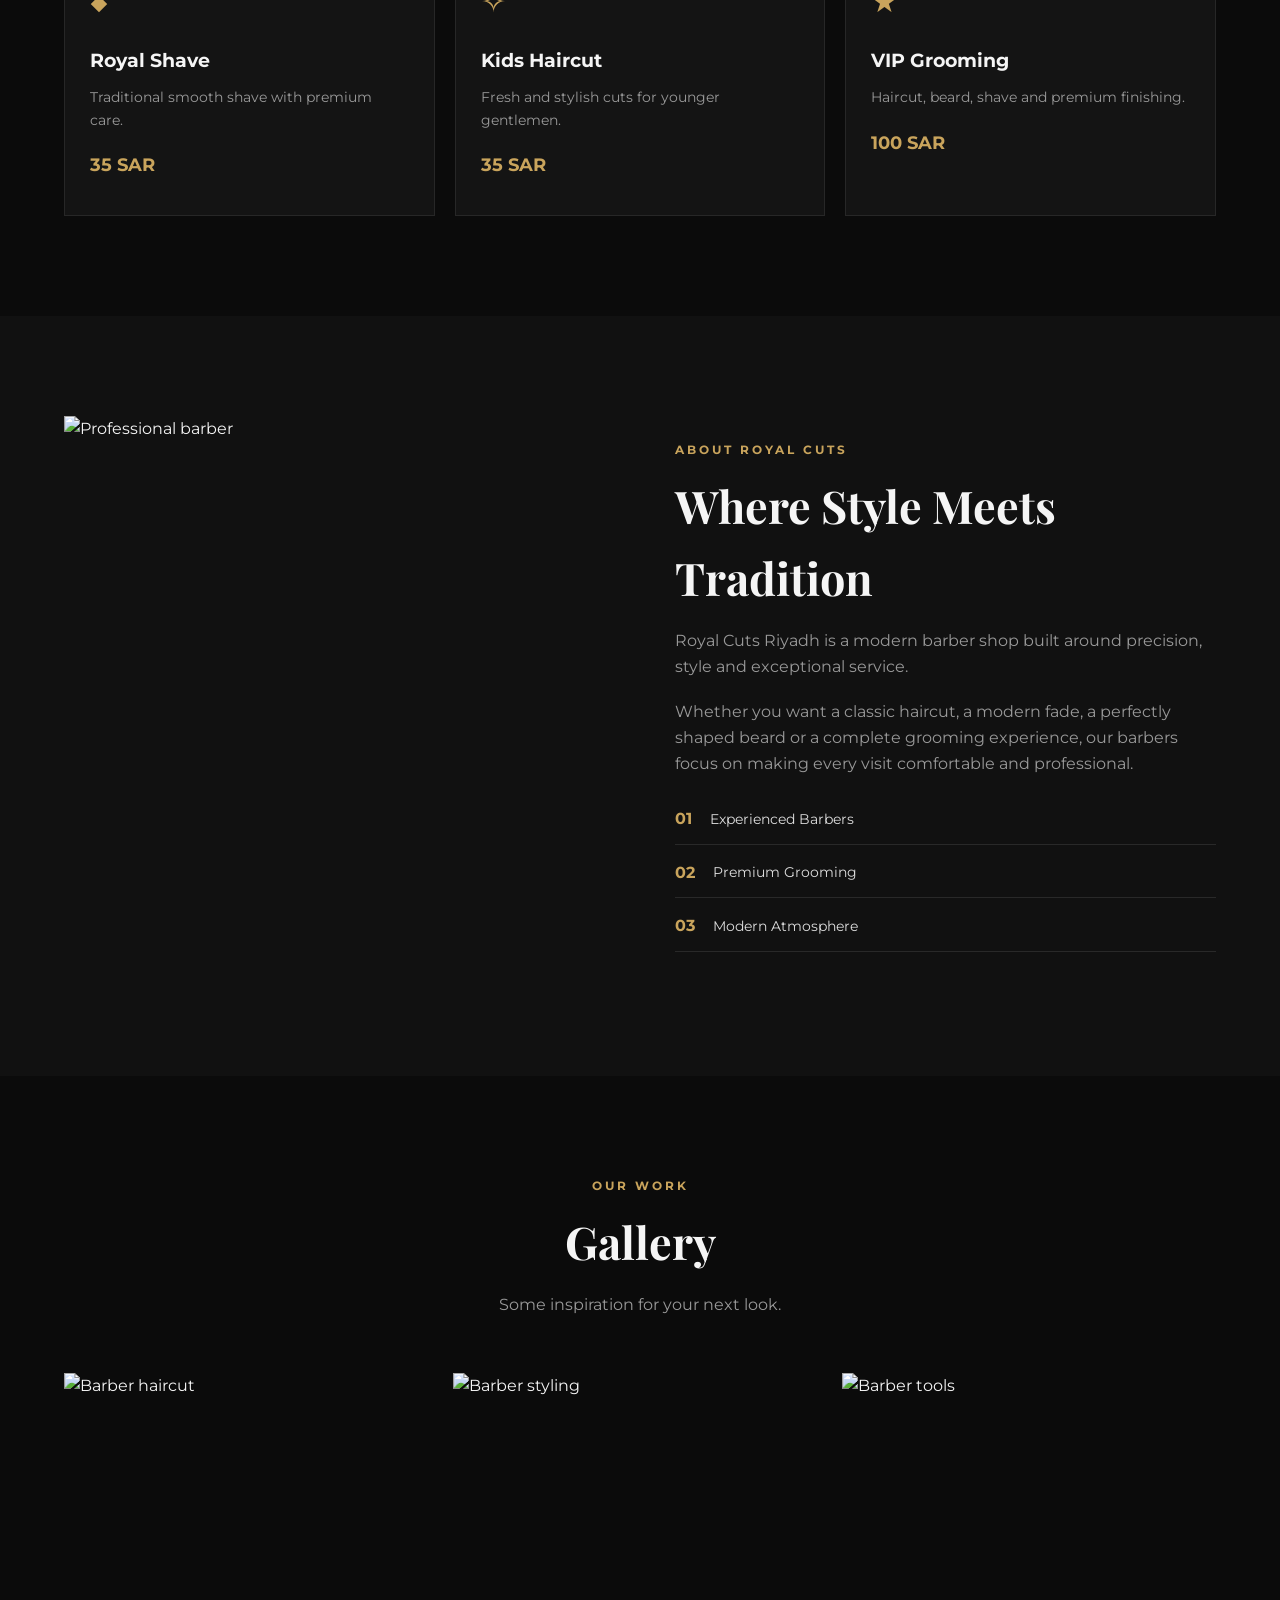
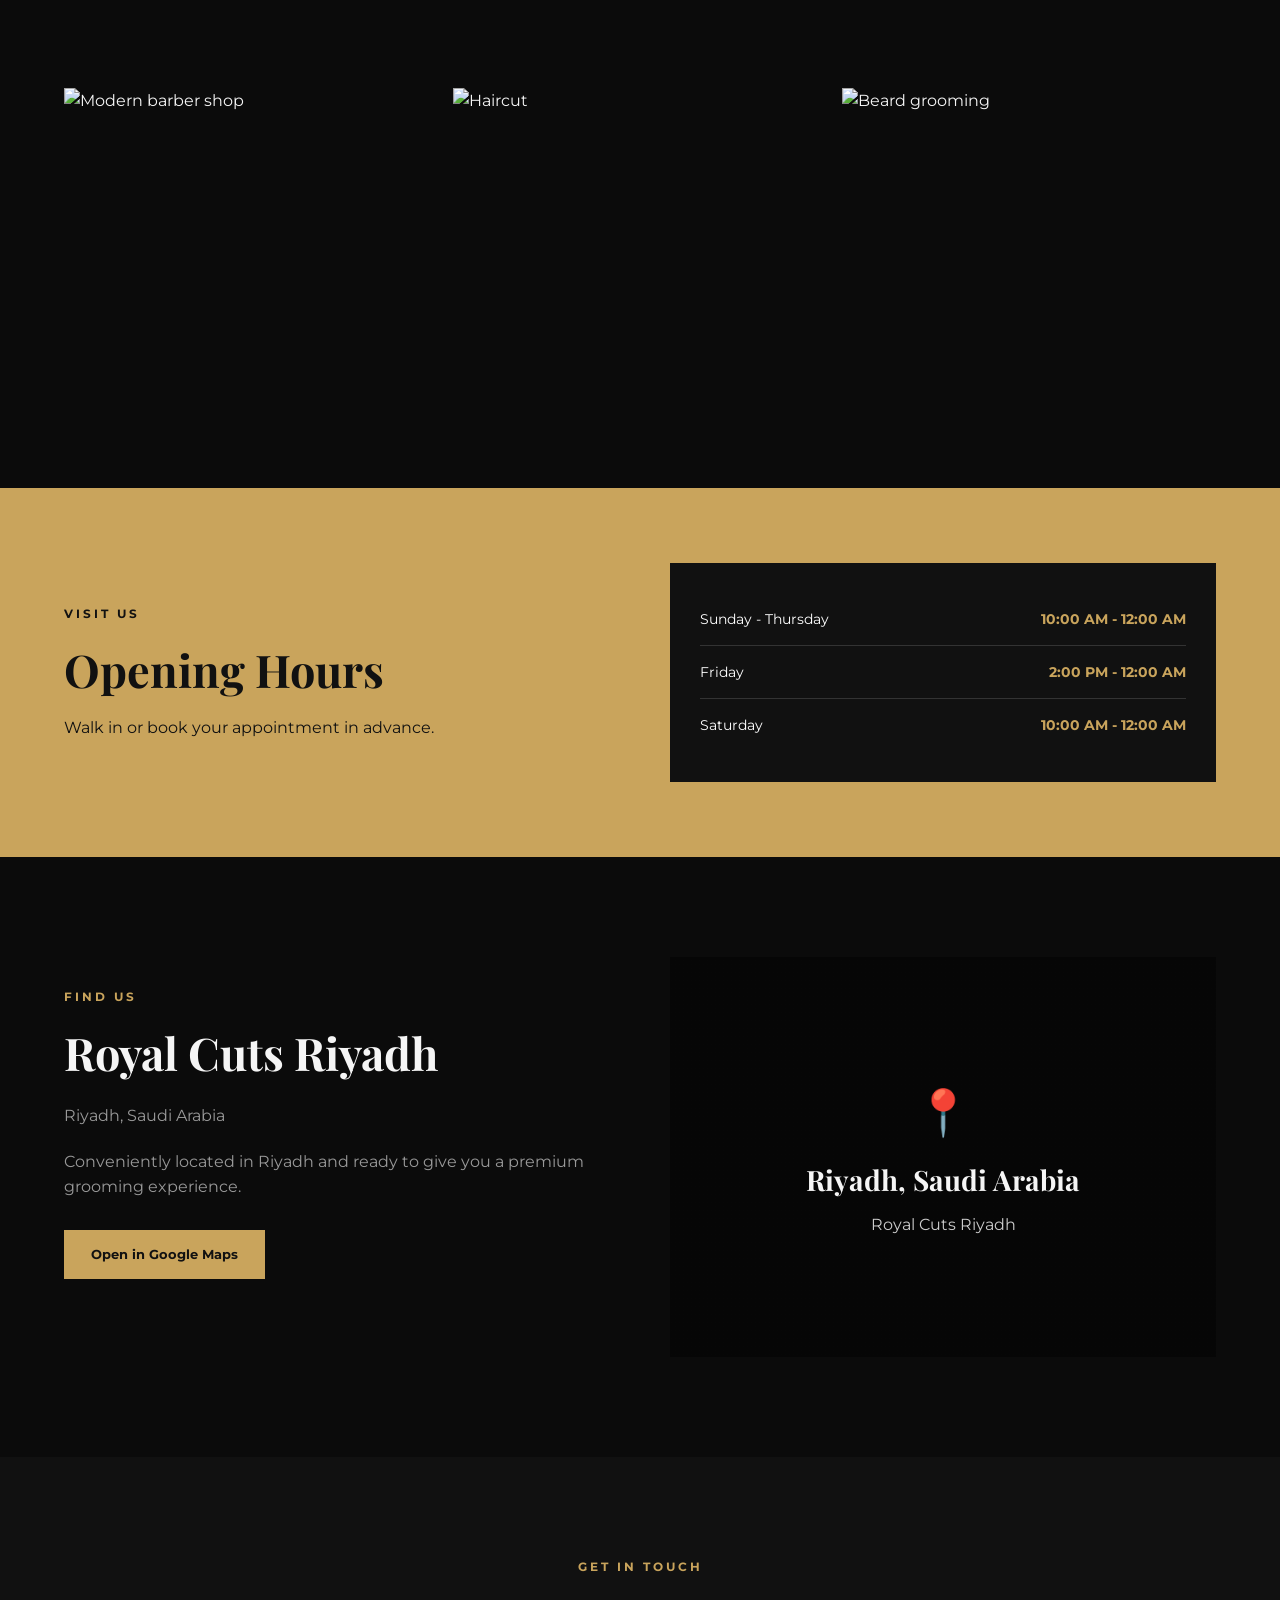
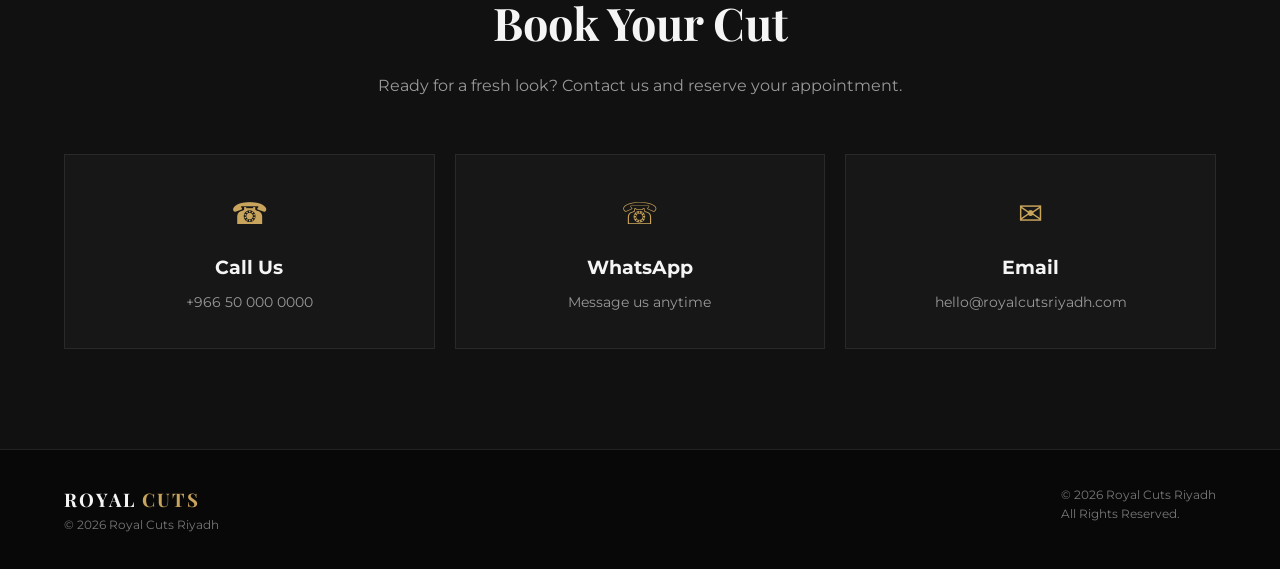
==== commit 68dfdbac: "Add files via upload" ====
--- a/index.html
+++ b/index.html
@@ -4,7 +4,7 @@
     <meta charset="UTF-8">
     <meta name="viewport" content="width=device-width, initial-scale=1.0">
 
-    <title>Royal Cuts Riyadh | Premium Barber Shop</title>
+<h1>ROYAL CUTS RIYADH 🔥 TEST 123</h1>
 
     <!-- Google Font -->
     <link rel="preconnect" href="https://fonts.googleapis.com">
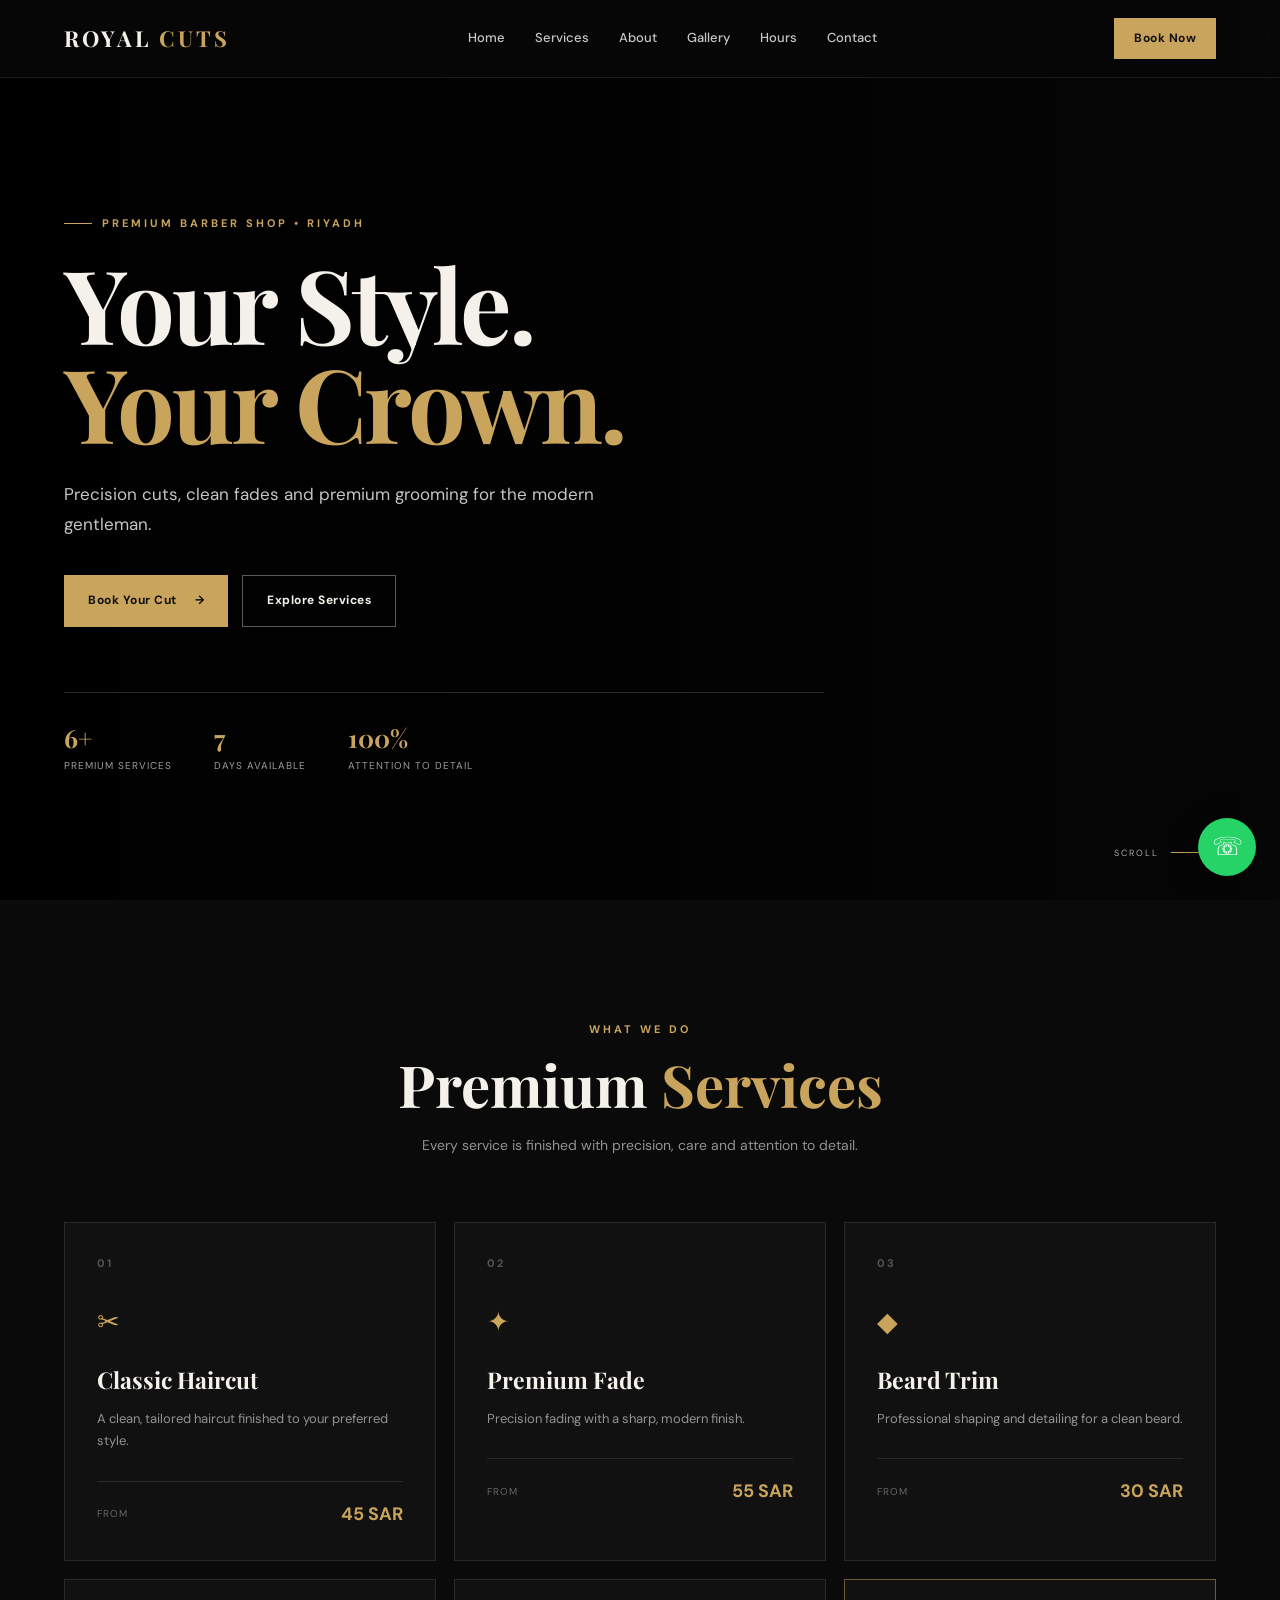
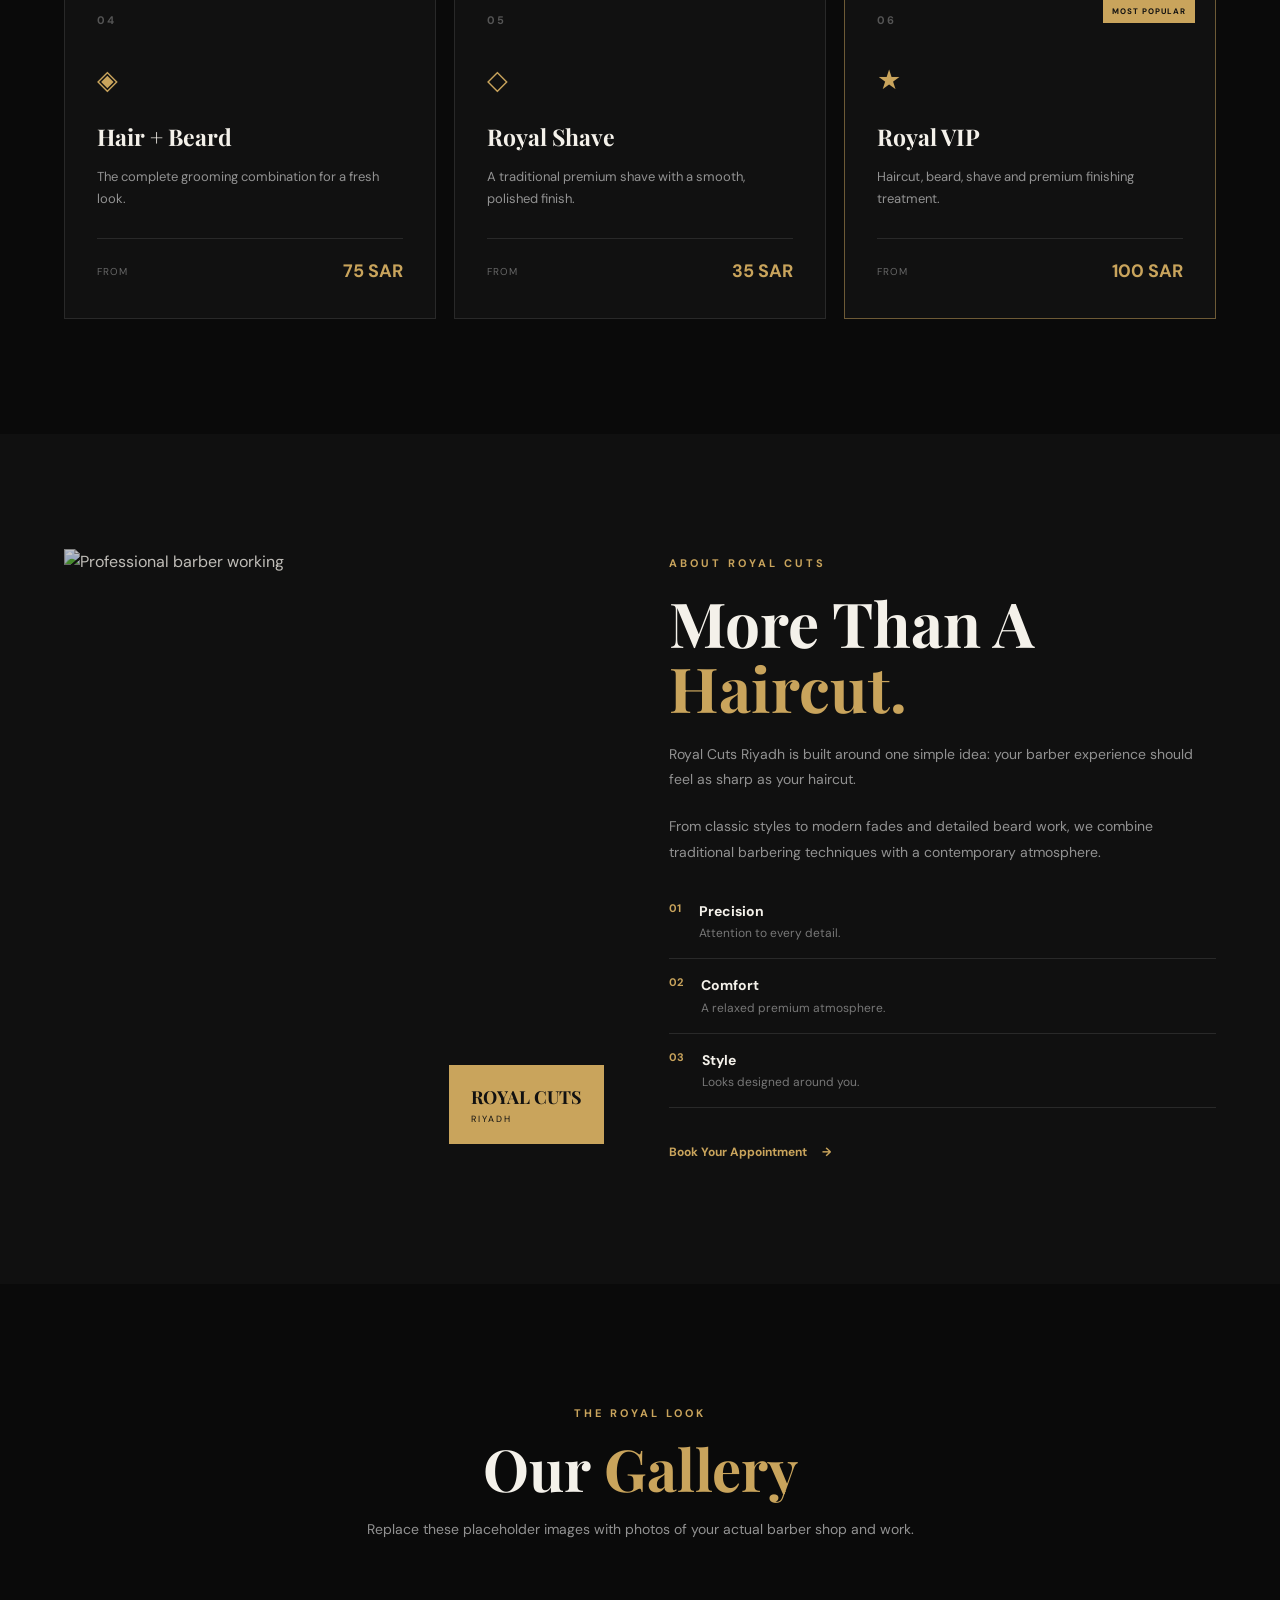
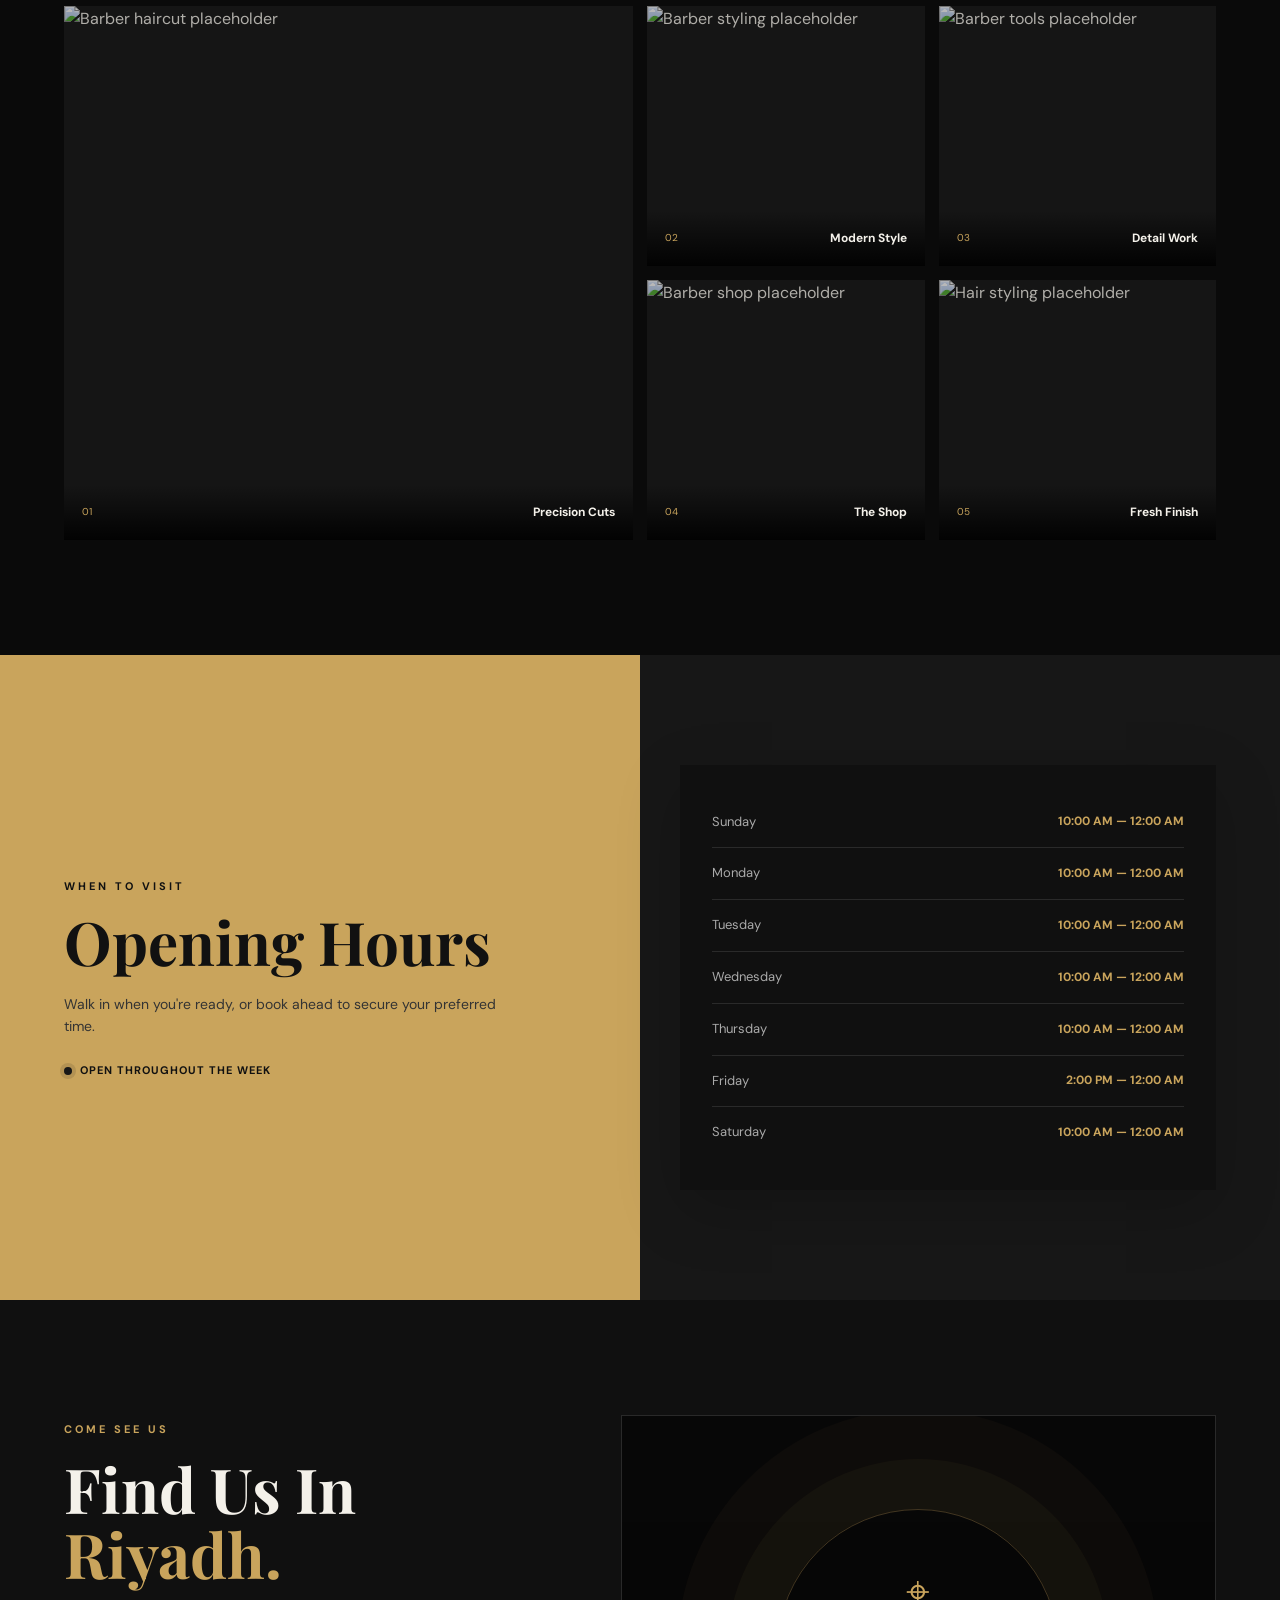
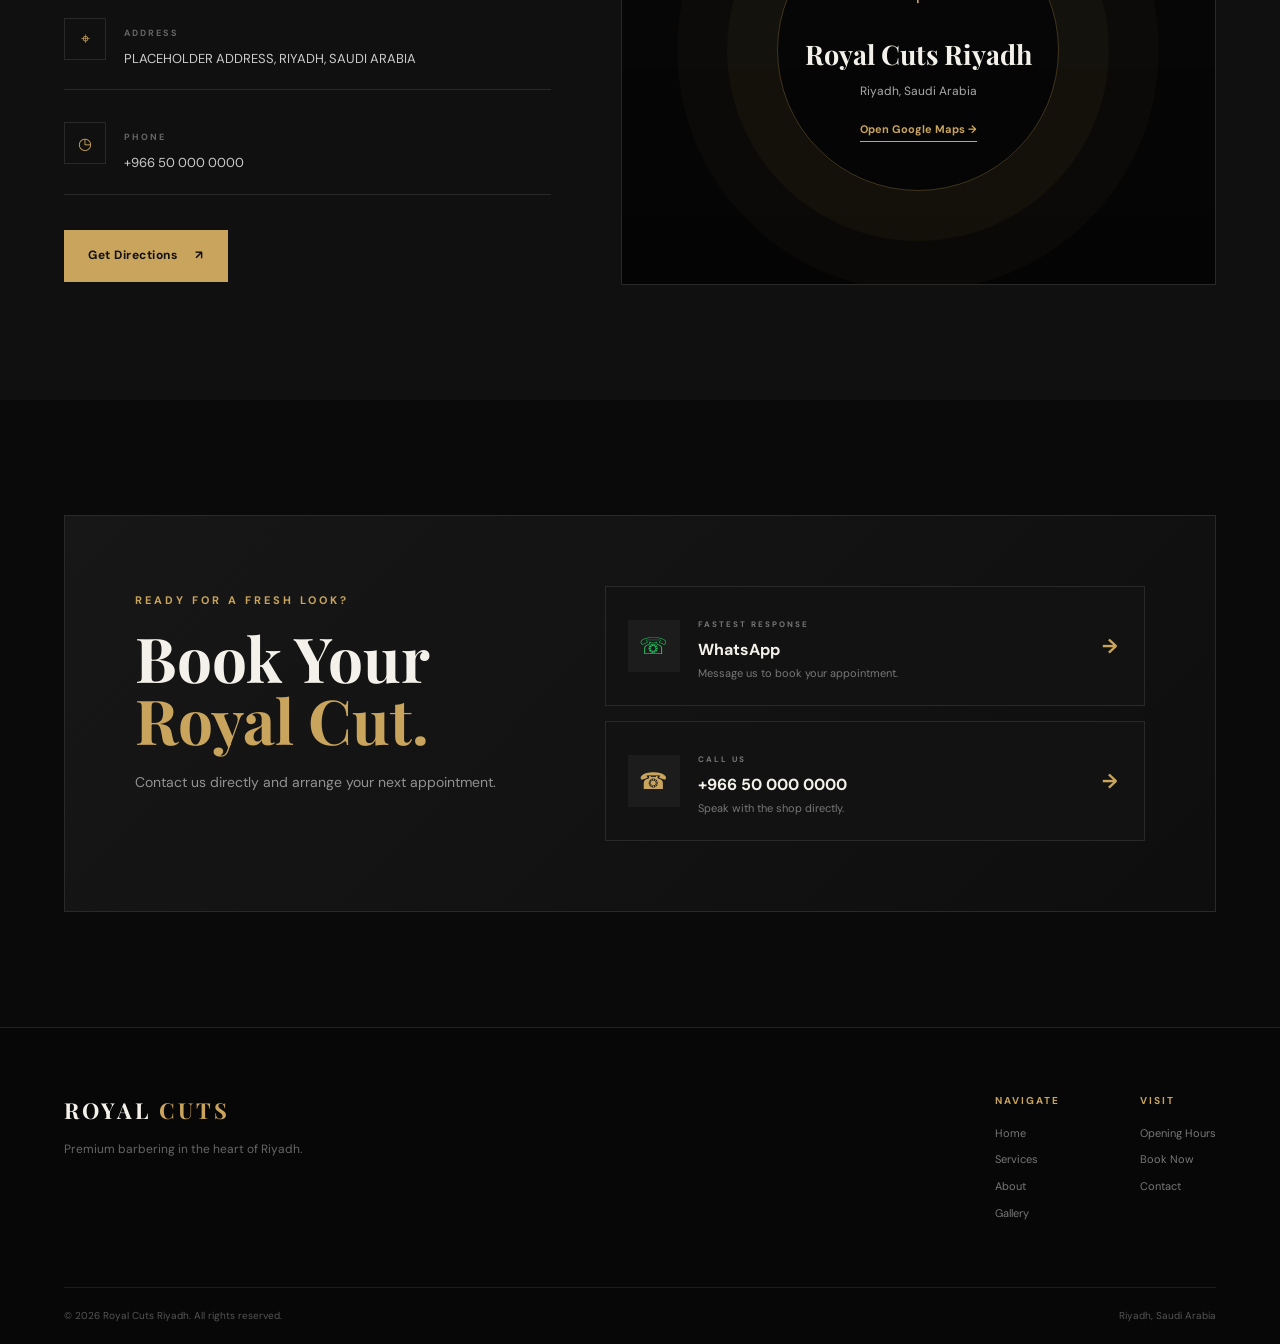
==== commit 2e07dcc6: "Add files via upload" ====
--- a/index.html
+++ b/index.html
@@ -2,393 +2,870 @@
 <html lang="en">
 <head>
     <meta charset="UTF-8">
+
     <meta name="viewport" content="width=device-width, initial-scale=1.0">
 
-<h1>ROYAL CUTS RIYADH 🔥 TEST 123</h1>
-
-    <!-- Google Font -->
+    <meta
+        name="description"
+        content="Royal Cuts Riyadh - Premium barbering and grooming in Riyadh, Saudi Arabia."
+    >
+
+    <title>Royal Cuts Riyadh | Premium Barber Shop</title>
+
+    <!-- Google Fonts -->
     <link rel="preconnect" href="https://fonts.googleapis.com">
     <link rel="preconnect" href="https://fonts.gstatic.com" crossorigin>
-    <link href="https://fonts.googleapis.com/css2?family=Montserrat:wght@400;500;600;700&family=Playfair+Display:wght@600;700&display=swap" rel="stylesheet">
-
-    <!-- CSS -->
+
+    <link
+        href="https://fonts.googleapis.com/css2?family=DM+Sans:wght@400;500;600;700&family=Playfair+Display:wght@600;700&display=swap"
+        rel="stylesheet"
+    >
+
+    <!-- Your CSS file -->
     <link rel="stylesheet" href="style.css">
 </head>
 
 <body>
 
-    <!-- ================= NAVIGATION ================= -->
-    <header class="navbar">
+    <!-- =========================
+         NAVIGATION
+    ========================== -->
+
+    <header class="navbar" id="navbar">
+
         <div class="container nav-container">
 
             <a href="#home" class="logo">
                 ROYAL <span>CUTS</span>
             </a>
 
-            <button class="menu-toggle" id="menuToggle">
-                ☰
+            <button
+                class="menu-toggle"
+                id="menuToggle"
+                aria-label="Open navigation menu"
+                aria-expanded="false"
+            >
+                <span></span>
+                <span></span>
+                <span></span>
             </button>
 
-            <nav id="navMenu">
+            <nav class="nav-menu" id="navMenu">
+
                 <a href="#home">Home</a>
                 <a href="#services">Services</a>
                 <a href="#about">About</a>
                 <a href="#gallery">Gallery</a>
                 <a href="#hours">Hours</a>
                 <a href="#contact">Contact</a>
+
             </nav>
 
-            <a href="#contact" class="nav-button">Book Now</a>
+            <a href="#contact" class="nav-book-button">
+                Book Now
+            </a>
 
         </div>
+
     </header>
 
 
-    <!-- ================= HERO ================= -->
-    <section id="home" class="hero">
-
-        <div class="hero-overlay"></div>
-
-        <div class="hero-content">
-
-            <p class="small-title">PREMIUM BARBER SHOP • RIYADH</p>
-
-            <h1>
-                Look Sharp.<br>
-                <span>Feel Royal.</span>
-            </h1>
-
-            <p class="hero-text">
-                Premium grooming and classic barbering for the modern gentleman.
+    <main>
+
+        <!-- =========================
+             HERO
+        ========================== -->
+
+        <section class="hero" id="home">
+
+            <div class="hero-background"></div>
+
+            <div class="hero-overlay"></div>
+
+            <div class="container hero-container">
+
+                <div class="hero-content">
+
+                    <div class="hero-label">
+                        <span></span>
+                        PREMIUM BARBER SHOP • RIYADH
+                    </div>
+
+                    <h1>
+                        Your Style.<br>
+                        <span>Your Crown.</span>
+                    </h1>
+
+                    <p>
+                        Precision cuts, clean fades and premium grooming
+                        for the modern gentleman.
+                    </p>
+
+                    <div class="hero-buttons">
+
+                        <a href="#contact" class="btn btn-gold">
+                            Book Your Cut
+                            <span>→</span>
+                        </a>
+
+                        <a href="#services" class="btn btn-outline">
+                            Explore Services
+                        </a>
+
+                    </div>
+
+                    <div class="hero-info">
+
+                        <div>
+                            <strong>6+</strong>
+                            <span>Premium Services</span>
+                        </div>
+
+                        <div>
+                            <strong>7</strong>
+                            <span>Days Available</span>
+                        </div>
+
+                        <div>
+                            <strong>100%</strong>
+                            <span>Attention to Detail</span>
+                        </div>
+
+                    </div>
+
+                </div>
+
+            </div>
+
+            <a href="#services" class="scroll-down">
+                <span>SCROLL</span>
+                <div></div>
+            </a>
+
+        </section>
+
+
+        <!-- =========================
+             SERVICES
+        ========================== -->
+
+        <section class="section services-section" id="services">
+
+            <div class="container">
+
+                <div class="section-header reveal">
+
+                    <span class="section-label">
+                        WHAT WE DO
+                    </span>
+
+                    <h2>
+                        Premium <span>Services</span>
+                    </h2>
+
+                    <p>
+                        Every service is finished with precision,
+                        care and attention to detail.
+                    </p>
+
+                </div>
+
+
+                <div class="services-grid">
+
+                    <article class="service-card reveal">
+
+                        <div class="service-number">01</div>
+
+                        <div class="service-icon">✂</div>
+
+                        <h3>Classic Haircut</h3>
+
+                        <p>
+                            A clean, tailored haircut finished
+                            to your preferred style.
+                        </p>
+
+                        <div class="service-bottom">
+                            <span>From</span>
+                            <strong>45 SAR</strong>
+                        </div>
+
+                    </article>
+
+
+                    <article class="service-card reveal">
+
+                        <div class="service-number">02</div>
+
+                        <div class="service-icon">✦</div>
+
+                        <h3>Premium Fade</h3>
+
+                        <p>
+                            Precision fading with a sharp,
+                            modern finish.
+                        </p>
+
+                        <div class="service-bottom">
+                            <span>From</span>
+                            <strong>55 SAR</strong>
+                        </div>
+
+                    </article>
+
+
+                    <article class="service-card reveal">
+
+                        <div class="service-number">03</div>
+
+                        <div class="service-icon">◆</div>
+
+                        <h3>Beard Trim</h3>
+
+                        <p>
+                            Professional shaping and detailing
+                            for a clean beard.
+                        </p>
+
+                        <div class="service-bottom">
+                            <span>From</span>
+                            <strong>30 SAR</strong>
+                        </div>
+
+                    </article>
+
+
+                    <article class="service-card reveal">
+
+                        <div class="service-number">04</div>
+
+                        <div class="service-icon">◈</div>
+
+                        <h3>Hair + Beard</h3>
+
+                        <p>
+                            The complete grooming combination
+                            for a fresh look.
+                        </p>
+
+                        <div class="service-bottom">
+                            <span>From</span>
+                            <strong>75 SAR</strong>
+                        </div>
+
+                    </article>
+
+
+                    <article class="service-card reveal">
+
+                        <div class="service-number">05</div>
+
+                        <div class="service-icon">◇</div>
+
+                        <h3>Royal Shave</h3>
+
+                        <p>
+                            A traditional premium shave with
+                            a smooth, polished finish.
+                        </p>
+
+                        <div class="service-bottom">
+                            <span>From</span>
+                            <strong>35 SAR</strong>
+                        </div>
+
+                    </article>
+
+
+                    <article class="service-card featured reveal">
+
+                        <div class="featured-badge">
+                            MOST POPULAR
+                        </div>
+
+                        <div class="service-number">06</div>
+
+                        <div class="service-icon">★</div>
+
+                        <h3>Royal VIP</h3>
+
+                        <p>
+                            Haircut, beard, shave and premium
+                            finishing treatment.
+                        </p>
+
+                        <div class="service-bottom">
+                            <span>From</span>
+                            <strong>100 SAR</strong>
+                        </div>
+
+                    </article>
+
+                </div>
+
+            </div>
+
+        </section>
+
+
+        <!-- =========================
+             ABOUT
+        ========================== -->
+
+        <section class="section about-section" id="about">
+
+            <div class="container about-grid">
+
+                <div class="about-image reveal">
+
+                    <!-- PLACEHOLDER IMAGE -->
+                    <img
+                        src="https://images.unsplash.com/photo-1585747860715-2ba37e788b70?auto=format&fit=crop&w=1000&q=85"
+                        alt="Professional barber working"
+                    >
+
+                    <div class="about-image-label">
+                        <strong>ROYAL CUTS</strong>
+                        <span>RIYADH</span>
+                    </div>
+
+                </div>
+
+
+                <div class="about-content reveal">
+
+                    <span class="section-label">
+                        ABOUT ROYAL CUTS
+                    </span>
+
+                    <h2>
+                        More Than A<br>
+                        <span>Haircut.</span>
+                    </h2>
+
+                    <p>
+                        Royal Cuts Riyadh is built around one simple idea:
+                        your barber experience should feel as sharp as
+                        your haircut.
+                    </p>
+
+                    <p>
+                        From classic styles to modern fades and detailed
+                        beard work, we combine traditional barbering
+                        techniques with a contemporary atmosphere.
+                    </p>
+
+
+                    <div class="about-points">
+
+                        <div>
+                            <span>01</span>
+                            <div>
+                                <h4>Precision</h4>
+                                <p>Attention to every detail.</p>
+                            </div>
+                        </div>
+
+                        <div>
+                            <span>02</span>
+                            <div>
+                                <h4>Comfort</h4>
+                                <p>A relaxed premium atmosphere.</p>
+                            </div>
+                        </div>
+
+                        <div>
+                            <span>03</span>
+                            <div>
+                                <h4>Style</h4>
+                                <p>Looks designed around you.</p>
+                            </div>
+                        </div>
+
+                    </div>
+
+                    <a href="#contact" class="text-link">
+                        Book Your Appointment
+                        <span>→</span>
+                    </a>
+
+                </div>
+
+            </div>
+
+        </section>
+
+
+        <!-- =========================
+             GALLERY
+        ========================== -->
+
+        <section class="section gallery-section" id="gallery">
+
+            <div class="container">
+
+                <div class="section-header reveal">
+
+                    <span class="section-label">
+                        THE ROYAL LOOK
+                    </span>
+
+                    <h2>
+                        Our <span>Gallery</span>
+                    </h2>
+
+                    <p>
+                        Replace these placeholder images with photos
+                        of your actual barber shop and work.
+                    </p>
+
+                </div>
+
+
+                <div class="gallery-grid">
+
+                    <div class="gallery-item gallery-large reveal">
+
+                        <img
+                            src="https://images.unsplash.com/photo-1622286342621-4bd786c2447c?auto=format&fit=crop&w=1000&q=85"
+                            alt="Barber haircut placeholder"
+                        >
+
+                        <div class="gallery-caption">
+                            <span>01</span>
+                            <strong>Precision Cuts</strong>
+                        </div>
+
+                    </div>
+
+
+                    <div class="gallery-item reveal">
+
+                        <img
+                            src="https://images.unsplash.com/photo-1621605815971-fbc98d665033?auto=format&fit=crop&w=800&q=85"
+                            alt="Barber styling placeholder"
+                        >
+
+                        <div class="gallery-caption">
+                            <span>02</span>
+                            <strong>Modern Style</strong>
+                        </div>
+
+                    </div>
+
+
+                    <div class="gallery-item reveal">
+
+                        <img
+                            src="https://images.unsplash.com/photo-1599351431202-1e0f0137899a?auto=format&fit=crop&w=800&q=85"
+                            alt="Barber tools placeholder"
+                        >
+
+                        <div class="gallery-caption">
+                            <span>03</span>
+                            <strong>Detail Work</strong>
+                        </div>
+
+                    </div>
+
+
+                    <div class="gallery-item reveal">
+
+                        <img
+                            src="https://images.unsplash.com/photo-1503951914875-452162b0f3f1?auto=format&fit=crop&w=800&q=85"
+                            alt="Barber shop placeholder"
+                        >
+
+                        <div class="gallery-caption">
+                            <span>04</span>
+                            <strong>The Shop</strong>
+                        </div>
+
+                    </div>
+
+
+                    <div class="gallery-item reveal">
+
+                        <img
+                            src="https://images.unsplash.com/photo-1534297635766-a262cdcb8ee4?auto=format&fit=crop&w=800&q=85"
+                            alt="Hair styling placeholder"
+                        >
+
+                        <div class="gallery-caption">
+                            <span>05</span>
+                            <strong>Fresh Finish</strong>
+                        </div>
+
+                    </div>
+
+                </div>
+
+            </div>
+
+        </section>
+
+
+        <!-- =========================
+             OPENING HOURS
+        ========================== -->
+
+        <section class="hours-section" id="hours">
+
+            <div class="container hours-grid">
+
+                <div class="hours-intro reveal">
+
+                    <span class="section-label">
+                        WHEN TO VISIT
+                    </span>
+
+                    <h2>
+                        Opening <span>Hours</span>
+                    </h2>
+
+                    <p>
+                        Walk in when you're ready, or book ahead
+                        to secure your preferred time.
+                    </p>
+
+                    <div class="open-status">
+                        <span class="status-dot"></span>
+                        Open throughout the week
+                    </div>
+
+                </div>
+
+
+                <div class="hours-card reveal">
+
+                    <div class="hours-row">
+                        <span>Sunday</span>
+                        <strong>10:00 AM — 12:00 AM</strong>
+                    </div>
+
+                    <div class="hours-row">
+                        <span>Monday</span>
+                        <strong>10:00 AM — 12:00 AM</strong>
+                    </div>
+
+                    <div class="hours-row">
+                        <span>Tuesday</span>
+                        <strong>10:00 AM — 12:00 AM</strong>
+                    </div>
+
+                    <div class="hours-row">
+                        <span>Wednesday</span>
+                        <strong>10:00 AM — 12:00 AM</strong>
+                    </div>
+
+                    <div class="hours-row">
+                        <span>Thursday</span>
+                        <strong>10:00 AM — 12:00 AM</strong>
+                    </div>
+
+                    <div class="hours-row">
+                        <span>Friday</span>
+                        <strong>2:00 PM — 12:00 AM</strong>
+                    </div>
+
+                    <div class="hours-row">
+                        <span>Saturday</span>
+                        <strong>10:00 AM — 12:00 AM</strong>
+                    </div>
+
+                </div>
+
+            </div>
+
+        </section>
+
+
+        <!-- =========================
+             LOCATION
+        ========================== -->
+
+        <section class="section location-section">
+
+            <div class="container location-grid">
+
+                <div class="location-content reveal">
+
+                    <span class="section-label">
+                        COME SEE US
+                    </span>
+
+                    <h2>
+                        Find Us In<br>
+                        <span>Riyadh.</span>
+                    </h2>
+
+                    <!--
+                        ==========================================
+                        REPLACE THIS PLACEHOLDER ADDRESS
+                        WITH THE REAL BARBER SHOP ADDRESS.
+                        ==========================================
+                    -->
+
+                    <div class="location-detail">
+
+                        <div class="location-icon">⌖</div>
+
+                        <div>
+                            <span>ADDRESS</span>
+
+                            <p>
+                                <!-- REPLACE WITH REAL ADDRESS -->
+                                PLACEHOLDER ADDRESS, RIYADH, SAUDI ARABIA
+                            </p>
+                        </div>
+
+                    </div>
+
+
+                    <div class="location-detail">
+
+                        <div class="location-icon">◷</div>
+
+                        <div>
+                            <span>PHONE</span>
+
+                            <p>
+                                <!-- REPLACE WITH REAL PHONE -->
+                                +966 50 000 0000
+                            </p>
+                        </div>
+
+                    </div>
+
+
+                    <a
+                        href="https://www.google.com/maps/search/?api=1&query=Riyadh%2C%20Saudi%20Arabia"
+                        target="_blank"
+                        rel="noopener noreferrer"
+                        class="btn btn-gold"
+                    >
+                        Get Directions
+                        <span>↗</span>
+                    </a>
+
+                </div>
+
+
+                <div class="map-box reveal">
+
+                    <div class="map-content">
+
+                        <div class="map-pin">
+                            ⌖
+                        </div>
+
+                        <h3>
+                            Royal Cuts Riyadh
+                        </h3>
+
+                        <p>
+                            Riyadh, Saudi Arabia
+                        </p>
+
+                        <a
+                            href="https://www.google.com/maps/search/?api=1&query=Riyadh%2C%20Saudi%20Arabia"
+                            target="_blank"
+                            rel="noopener noreferrer"
+                        >
+                            Open Google Maps →
+                        </a>
+
+                    </div>
+
+                </div>
+
+            </div>
+
+        </section>
+
+
+        <!-- =========================
+             CONTACT / BOOKING
+        ========================== -->
+
+        <section class="section contact-section" id="contact">
+
+            <div class="container">
+
+                <div class="contact-box reveal">
+
+                    <div class="contact-heading">
+
+                        <span class="section-label">
+                            READY FOR A FRESH LOOK?
+                        </span>
+
+                        <h2>
+                            Book Your<br>
+                            <span>Royal Cut.</span>
+                        </h2>
+
+                        <p>
+                            Contact us directly and arrange your
+                            next appointment.
+                        </p>
+
+                    </div>
+
+
+                    <div class="contact-options">
+
+                        <!--
+                            ==================================================
+                            WHATSAPP NUMBER
+
+                            REPLACE 966500000000 BELOW WITH THE REAL
+                            WHATSAPP NUMBER.
+
+                            Format:
+                            Saudi Arabia +966
+                            Example:
+                            966512345678
+
+                            Do NOT include +, spaces or dashes.
+                            ==================================================
+                        -->
+
+                        <a
+                            href="https://wa.me/966500000000"
+                            target="_blank"
+                            rel="noopener noreferrer"
+                            class="contact-option whatsapp-option"
+                        >
+
+                            <div class="contact-option-icon">
+                                ☏
+                            </div>
+
+                            <div>
+                                <span>FASTEST RESPONSE</span>
+                                <h3>WhatsApp</h3>
+                                <p>Message us to book your appointment.</p>
+                            </div>
+
+                            <strong>→</strong>
+
+                        </a>
+
+
+                        <a
+                            href="tel:+966500000000"
+                            class="contact-option"
+                        >
+
+                            <div class="contact-option-icon">
+                                ☎
+                            </div>
+
+                            <div>
+                                <span>CALL US</span>
+                                <h3>+966 50 000 0000</h3>
+                                <p>Speak with the shop directly.</p>
+                            </div>
+
+                            <strong>→</strong>
+
+                        </a>
+
+                    </div>
+
+                </div>
+
+            </div>
+
+        </section>
+
+    </main>
+
+
+    <!-- =========================
+         FOOTER
+    ========================== -->
+
+    <footer>
+
+        <div class="container footer-top">
+
+            <div class="footer-brand">
+
+                <a href="#home" class="logo">
+                    ROYAL <span>CUTS</span>
+                </a>
+
+                <p>
+                    Premium barbering in the heart of Riyadh.
+                </p>
+
+            </div>
+
+
+            <div class="footer-links">
+
+                <div>
+                    <h4>Navigate</h4>
+
+                    <a href="#home">Home</a>
+                    <a href="#services">Services</a>
+                    <a href="#about">About</a>
+                    <a href="#gallery">Gallery</a>
+                </div>
+
+
+                <div>
+                    <h4>Visit</h4>
+
+                    <a href="#hours">Opening Hours</a>
+                    <a href="#contact">Book Now</a>
+                    <a href="#contact">Contact</a>
+                </div>
+
+            </div>
+
+        </div>
+
+
+        <div class="container footer-bottom">
+
+            <p>
+                © <span id="year"></span> Royal Cuts Riyadh. All rights reserved.
             </p>
 
-            <div class="hero-buttons">
-                <a href="#contact" class="gold-button">Book Now</a>
-                <a href="#services" class="outline-button">View Services</a>
-            </div>
+            <p>
+                Riyadh, Saudi Arabia
+            </p>
 
         </div>
 
-    </section>
-
-
-    <!-- ================= SERVICES ================= -->
-    <section id="services" class="section">
-
-        <div class="container">
-
-            <div class="section-heading">
-                <p class="gold-text">WHAT WE OFFER</p>
-                <h2>Our Services</h2>
-                <p>
-                    Professional cuts and grooming, delivered with attention to every detail.
-                </p>
-            </div>
-
-            <div class="services-grid">
-
-                <div class="service-card">
-                    <div class="service-icon">✂</div>
-                    <h3>Royal Haircut</h3>
-                    <p>Precision haircut styled to your preference.</p>
-                    <span>45 SAR</span>
-                </div>
-
-                <div class="service-card">
-                    <div class="service-icon">♛</div>
-                    <h3>Beard Trim</h3>
-                    <p>Clean, sharp and perfectly shaped beard.</p>
-                    <span>30 SAR</span>
-                </div>
-
-                <div class="service-card">
-                    <div class="service-icon">✦</div>
-                    <h3>Hair + Beard</h3>
-                    <p>A complete haircut and professional beard trim.</p>
-                    <span>65 SAR</span>
-                </div>
-
-                <div class="service-card">
-                    <div class="service-icon">◆</div>
-                    <h3>Royal Shave</h3>
-                    <p>Traditional smooth shave with premium care.</p>
-                    <span>35 SAR</span>
-                </div>
-
-                <div class="service-card">
-                    <div class="service-icon">✧</div>
-                    <h3>Kids Haircut</h3>
-                    <p>Fresh and stylish cuts for younger gentlemen.</p>
-                    <span>35 SAR</span>
-                </div>
-
-                <div class="service-card">
-                    <div class="service-icon">★</div>
-                    <h3>VIP Grooming</h3>
-                    <p>Haircut, beard, shave and premium finishing.</p>
-                    <span>100 SAR</span>
-                </div>
-
-            </div>
-
-        </div>
-
-    </section>
-
-
-    <!-- ================= ABOUT ================= -->
-    <section id="about" class="about-section">
-
-        <div class="container about-grid">
-
-            <div class="about-image">
-                <img src="https://images.unsplash.com/photo-1585747860715-2ba37e788b70?auto=format&fit=crop&w=900&q=80"
-                     alt="Professional barber">
-            </div>
-
-            <div class="about-content">
-
-                <p class="gold-text">ABOUT ROYAL CUTS</p>
-
-                <h2>Where Style Meets Tradition</h2>
-
-                <p>
-                    Royal Cuts Riyadh is a modern barber shop built around
-                    precision, style and exceptional service.
-                </p>
-
-                <p>
-                    Whether you want a classic haircut, a modern fade,
-                    a perfectly shaped beard or a complete grooming
-                    experience, our barbers focus on making every visit
-                    comfortable and professional.
-                </p>
-
-                <div class="about-features">
-                    <div>
-                        <strong>01</strong>
-                        <span>Experienced Barbers</span>
-                    </div>
-
-                    <div>
-                        <strong>02</strong>
-                        <span>Premium Grooming</span>
-                    </div>
-
-                    <div>
-                        <strong>03</strong>
-                        <span>Modern Atmosphere</span>
-                    </div>
-                </div>
-
-            </div>
-
-        </div>
-
-    </section>
-
-
-    <!-- ================= GALLERY ================= -->
-    <section id="gallery" class="section">
-
-        <div class="container">
-
-            <div class="section-heading">
-                <p class="gold-text">OUR WORK</p>
-                <h2>Gallery</h2>
-                <p>Some inspiration for your next look.</p>
-            </div>
-
-            <div class="gallery-grid">
-
-                <div class="gallery-item">
-                    <img src="https://images.unsplash.com/photo-1621605815971-fbc98d665033?auto=format&fit=crop&w=800&q=80"
-                         alt="Barber haircut">
-                </div>
-
-                <div class="gallery-item">
-                    <img src="https://images.unsplash.com/photo-1622288432450-277d0fef5ed6?auto=format&fit=crop&w=800&q=80"
-                         alt="Barber styling">
-                </div>
-
-                <div class="gallery-item">
-                    <img src="https://images.unsplash.com/photo-1599351431202-1e0f0137899a?auto=format&fit=crop&w=800&q=80"
-                         alt="Barber tools">
-                </div>
-
-                <div class="gallery-item">
-                    <img src="https://images.unsplash.com/photo-1503951914875-452162b0f3f1?auto=format&fit=crop&w=800&q=80"
-                         alt="Modern barber shop">
-                </div>
-
-                <div class="gallery-item">
-                    <img src="https://images.unsplash.com/photo-1534297635766-a262cdcb8ee4?auto=format&fit=crop&w=800&q=80"
-                         alt="Haircut">
-                </div>
-
-                <div class="gallery-item">
-                    <img src="https://images.unsplash.com/photo-1593702288056-792b4d4b2c58?auto=format&fit=crop&w=800&q=80"
-                         alt="Beard grooming">
-                </div>
-
-            </div>
-
-        </div>
-
-    </section>
-
-
-    <!-- ================= HOURS ================= -->
-    <section id="hours" class="hours-section">
-
-        <div class="container hours-container">
-
-            <div>
-                <p class="gold-text">VISIT US</p>
-                <h2>Opening Hours</h2>
-                <p>
-                    Walk in or book your appointment in advance.
-                </p>
-            </div>
-
-            <div class="hours-list">
-
-                <div>
-                    <span>Sunday - Thursday</span>
-                    <strong>10:00 AM - 12:00 AM</strong>
-                </div>
-
-                <div>
-                    <span>Friday</span>
-                    <strong>2:00 PM - 12:00 AM</strong>
-                </div>
-
-                <div>
-                    <span>Saturday</span>
-                    <strong>10:00 AM - 12:00 AM</strong>
-                </div>
-
-            </div>
-
-        </div>
-
-    </section>
-
-
-    <!-- ================= LOCATION ================= -->
-    <section class="location-section">
-
-        <div class="container location-grid">
-
-            <div class="location-content">
-
-                <p class="gold-text">FIND US</p>
-
-                <h2>Royal Cuts Riyadh</h2>
-
-                <p>
-                    Riyadh, Saudi Arabia
-                </p>
-
-                <p>
-                    Conveniently located in Riyadh and ready to give
-                    you a premium grooming experience.
-                </p>
-
-                <a href="https://www.google.com/maps/search/?api=1&query=Riyadh%2C%20Saudi%20Arabia"
-                   target="_blank"
-                   class="gold-button">
-                    Open in Google Maps
-                </a>
-
-            </div>
-
-            <div class="map-placeholder">
-                <div>
-                    <span>📍</span>
-                    <h3>Riyadh, Saudi Arabia</h3>
-                    <p>Royal Cuts Riyadh</p>
-                </div>
-            </div>
-
-        </div>
-
-    </section>
-
-
-    <!-- ================= CONTACT ================= -->
-    <section id="contact" class="contact-section">
-
-        <div class="container contact-container">
-
-            <div class="section-heading">
-                <p class="gold-text">GET IN TOUCH</p>
-                <h2>Book Your Cut</h2>
-                <p>
-                    Ready for a fresh look? Contact us and reserve your appointment.
-                </p>
-            </div>
-
-            <div class="contact-grid">
-
-                <a href="tel:+966500000000" class="contact-card">
-                    <span>☎</span>
-                    <h3>Call Us</h3>
-                    <p>+966 50 000 0000</p>
-                </a>
-
-                <a href="https://wa.me/966500000000"
-                   target="_blank"
-                   class="contact-card">
-                    <span>☏</span>
-                    <h3>WhatsApp</h3>
-                    <p>Message us anytime</p>
-                </a>
-
-                <a href="mailto:hello@royalcutsriyadh.com"
-                   class="contact-card">
-                    <span>✉</span>
-                    <h3>Email</h3>
-                    <p>hello@royalcutsriyadh.com</p>
-                </a>
-
-            </div>
-
-        </div>
-
-    </section>
-
-
-    <!-- ================= FOOTER ================= -->
-    <footer>
-
-        <div class="container footer-content">
-
-            <div>
-                <h3>ROYAL <span>CUTS</span></h3>
-                <p>Premium barbering in Riyadh.</p>
-            </div>
-
-            <div>
-                <p>© 2026 Royal Cuts Riyadh</p>
-                <p>All Rights Reserved.</p>
-            </div>
-
-        </div>
-
     </footer>
 
 
-    <!-- ================= WHATSAPP BUTTON ================= -->
-    <a href="https://wa.me/966500000000"
-       class="whatsapp-button"
-       target="_blank"
-       aria-label="Chat on WhatsApp">
-        ☏
+    <!-- =========================
+         FLOATING WHATSAPP
+    ========================== -->
+
+    <!--
+        REPLACE 966500000000 WITH THE REAL
+        WHATSAPP NUMBER.
+    -->
+
+    <a
+        href="https://wa.me/966500000000"
+        target="_blank"
+        rel="noopener noreferrer"
+        class="floating-whatsapp"
+        aria-label="Contact Royal Cuts Riyadh on WhatsApp"
+    >
+        <span>☏</span>
     </a>
 
 
-    <!-- JavaScript -->
+    <!-- Your JavaScript file -->
     <script src="script.js"></script>
 
 </body>
--- a/style.css
+++ b/style.css
@@ -1,6 +1,12 @@
-/* ================================
-   BASIC RESET
-================================ */
+/* =========================================================
+   ROYAL CUTS RIYADH
+   MAIN STYLESHEET
+========================================================= */
+
+
+/* =========================================================
+   RESET
+========================================================= */
 
 * {
     margin: 0;
@@ -10,644 +16,1603 @@
 
 html {
     scroll-behavior: smooth;
+    scroll-padding-top: 80px;
 }
 
 body {
-    background: #0b0b0b;
-    color: #f5f5f5;
-    font-family: "Montserrat", sans-serif;
+    background: #0a0a0a;
+    color: #f4f1ea;
+    font-family: "DM Sans", sans-serif;
     line-height: 1.6;
+    overflow-x: hidden;
+}
+
+body.menu-open {
+    overflow: hidden;
 }
 
 img {
+    display: block;
     width: 100%;
-    display: block;
 }
 
 a {
+    color: inherit;
     text-decoration: none;
-    color: inherit;
+}
+
+button {
+    font-family: inherit;
 }
 
 .container {
-    width: 90%;
-    max-width: 1200px;
-    margin: auto;
-}
-
-
-/* ================================
+    width: min(1180px, 90%);
+    margin: 0 auto;
+}
+
+
+/* =========================================================
+   COLORS
+========================================================= */
+
+:root {
+    --black: #0a0a0a;
+    --dark: #101010;
+    --dark-light: #171717;
+    --border: #292929;
+
+    --white: #f4f1ea;
+    --muted: #929292;
+
+    --gold: #c9a45c;
+    --gold-light: #e0bd76;
+
+    --green: #25d366;
+}
+
+
+/* =========================================================
    NAVIGATION
-================================ */
+========================================================= */
 
 .navbar {
     position: fixed;
     top: 0;
     left: 0;
+
     width: 100%;
-    background: rgba(10, 10, 10, 0.95);
-    border-bottom: 1px solid #252525;
+
+    height: 78px;
+
     z-index: 1000;
-    backdrop-filter: blur(10px);
+
+    background: rgba(8, 8, 8, 0.82);
+
+    border-bottom: 1px solid rgba(255, 255, 255, 0.08);
+
+    backdrop-filter: blur(15px);
+
+    transition: 0.3s ease;
+}
+
+.navbar.scrolled {
+    background: rgba(8, 8, 8, 0.97);
+
+    box-shadow:
+        0 10px 40px rgba(0, 0, 0, 0.35);
 }
 
 .nav-container {
-    height: 75px;
-    display: flex;
+    height: 100%;
+
+    display: flex;
+
     align-items: center;
+
     justify-content: space-between;
 }
+
+
+/* Logo */
 
 .logo {
     font-family: "Playfair Display", serif;
-    font-size: 23px;
+
+    font-size: 22px;
+
     font-weight: 700;
-    letter-spacing: 2px;
-}
-
-.logo span,
-footer span {
-    color: #c9a45c;
-}
-
-nav {
-    display: flex;
-    gap: 28px;
-}
-
-nav a {
-    color: #ddd;
+
+    letter-spacing: 3px;
+
+    white-space: nowrap;
+}
+
+.logo span {
+    color: var(--gold);
+}
+
+
+/* Navigation links */
+
+.nav-menu {
+    display: flex;
+
+    align-items: center;
+
+    gap: 30px;
+}
+
+.nav-menu a {
+    position: relative;
+
+    color: #c8c8c8;
+
     font-size: 13px;
+
     font-weight: 500;
-    transition: 0.3s;
-}
-
-nav a:hover {
-    color: #c9a45c;
-}
-
-.nav-button {
-    background: #c9a45c;
+
+    transition: 0.3s ease;
+}
+
+.nav-menu a::after {
+    content: "";
+
+    position: absolute;
+
+    left: 0;
+    bottom: -8px;
+
+    width: 0;
+
+    height: 1px;
+
+    background: var(--gold);
+
+    transition: 0.3s ease;
+}
+
+.nav-menu a:hover {
+    color: var(--white);
+}
+
+.nav-menu a:hover::after {
+    width: 100%;
+}
+
+
+/* Book button */
+
+.nav-book-button {
+    padding: 11px 20px;
+
+    background: var(--gold);
+
     color: #111;
-    padding: 11px 20px;
-    border-radius: 3px;
-    font-size: 13px;
+
+    font-size: 12px;
+
     font-weight: 700;
-    transition: 0.3s;
-}
-
-.nav-button:hover,
-.gold-button:hover {
-    background: #e0bf78;
+
+    letter-spacing: 0.5px;
+
+    transition: 0.3s ease;
+}
+
+.nav-book-button:hover {
+    background: var(--gold-light);
+
     transform: translateY(-2px);
 }
+
+
+/* Mobile menu button */
 
 .menu-toggle {
     display: none;
-    background: none;
-    border: none;
-    color: white;
-    font-size: 27px;
+
+    width: 42px;
+    height: 42px;
+
+    border: 1px solid var(--border);
+
+    background: transparent;
+
     cursor: pointer;
-}
-
-
-/* ================================
+
+    padding: 9px;
+}
+
+.menu-toggle span {
+    display: block;
+
+    height: 2px;
+
+    width: 100%;
+
+    margin: 5px 0;
+
+    background: var(--white);
+
+    transition: 0.3s ease;
+}
+
+.menu-toggle.active span:nth-child(1) {
+    transform: translateY(7px) rotate(45deg);
+}
+
+.menu-toggle.active span:nth-child(2) {
+    opacity: 0;
+}
+
+.menu-toggle.active span:nth-child(3) {
+    transform: translateY(-7px) rotate(-45deg);
+}
+
+
+/* =========================================================
    HERO
-================================ */
+========================================================= */
 
 .hero {
+    position: relative;
+
     min-height: 100vh;
-    display: flex;
+
+    display: flex;
+
     align-items: center;
-    position: relative;
+
+    overflow: hidden;
+}
+
+.hero-background {
+    position: absolute;
+
+    inset: 0;
 
     background-image:
-        url("https://images.unsplash.com/photo-1622286342621-4bd786c2447c?auto=format&fit=crop&w=1800&q=85");
+        url("https://images.unsplash.com/photo-1622286342621-4bd786c2447c?auto=format&fit=crop&w=2000&q=90");
 
     background-size: cover;
+
     background-position: center;
+
+    transform: scale(1.03);
+
+    animation: heroZoom 12s ease-out forwards;
 }
 
 .hero-overlay {
     position: absolute;
+
     inset: 0;
-    background: linear-gradient(
-        90deg,
-        rgba(0, 0, 0, 0.9),
-        rgba(0, 0, 0, 0.65),
-        rgba(0, 0, 0, 0.35)
-    );
+
+    background:
+        linear-gradient(
+            90deg,
+            rgba(0, 0, 0, 0.94) 0%,
+            rgba(0, 0, 0, 0.76) 45%,
+            rgba(0, 0, 0, 0.38) 100%
+        );
+}
+
+.hero-container {
+    position: relative;
+
+    z-index: 2;
+
+    padding-top: 80px;
 }
 
 .hero-content {
-    position: relative;
+    max-width: 760px;
+
+    animation: heroReveal 1s ease forwards;
+}
+
+.hero-label,
+.section-label {
+    display: inline-flex;
+
+    align-items: center;
+
+    gap: 10px;
+
+    color: var(--gold);
+
+    font-size: 11px;
+
+    font-weight: 700;
+
+    letter-spacing: 3px;
+}
+
+.hero-label span {
+    display: block;
+
+    width: 28px;
+    height: 1px;
+
+    background: var(--gold);
+}
+
+.hero h1 {
+    margin-top: 22px;
+
+    font-family: "Playfair Display", serif;
+
+    font-size: clamp(58px, 8vw, 105px);
+
+    line-height: 0.96;
+
+    letter-spacing: -3px;
+}
+
+.hero h1 span {
+    color: var(--gold);
+}
+
+.hero-content > p {
+    max-width: 570px;
+
+    margin-top: 28px;
+
+    color: #c5c5c5;
+
+    font-size: 17px;
+
+    line-height: 1.8;
+}
+
+.hero-buttons {
+    display: flex;
+
+    align-items: center;
+
+    gap: 14px;
+
+    margin-top: 35px;
+}
+
+
+/* Buttons */
+
+.btn {
+    display: inline-flex;
+
+    align-items: center;
+
+    justify-content: center;
+
+    gap: 18px;
+
+    min-height: 52px;
+
+    padding: 0 24px;
+
+    font-size: 12px;
+
+    font-weight: 700;
+
+    letter-spacing: 0.5px;
+
+    transition:
+        transform 0.3s ease,
+        background 0.3s ease,
+        color 0.3s ease,
+        border-color 0.3s ease;
+}
+
+.btn:hover {
+    transform: translateY(-3px);
+}
+
+.btn-gold {
+    background: var(--gold);
+
+    color: #111;
+}
+
+.btn-gold:hover {
+    background: var(--gold-light);
+}
+
+.btn-outline {
+    border: 1px solid rgba(255, 255, 255, 0.35);
+
+    color: var(--white);
+}
+
+.btn-outline:hover {
+    border-color: var(--gold);
+
+    color: var(--gold);
+}
+
+
+/* Hero statistics */
+
+.hero-info {
+    display: flex;
+
+    gap: 42px;
+
+    margin-top: 65px;
+
+    padding-top: 25px;
+
+    border-top: 1px solid rgba(255, 255, 255, 0.15);
+}
+
+.hero-info div {
+    display: flex;
+
+    flex-direction: column;
+}
+
+.hero-info strong {
+    color: var(--gold);
+
+    font-family: "Playfair Display", serif;
+
+    font-size: 25px;
+}
+
+.hero-info span {
+    color: #9e9e9e;
+
+    font-size: 10px;
+
+    text-transform: uppercase;
+
+    letter-spacing: 1px;
+}
+
+
+/* Scroll indicator */
+
+.scroll-down {
+    position: absolute;
+
+    right: 5%;
+
+    bottom: 40px;
+
     z-index: 2;
-    width: 90%;
-    max-width: 1200px;
-    margin: auto;
-    padding-top: 70px;
-    animation: fadeUp 1s ease;
-}
-
-.small-title {
-    color: #c9a45c;
-    letter-spacing: 3px;
-    font-size: 12px;
-    font-weight: 600;
-    margin-bottom: 20px;
-}
-
-.hero h1 {
+
+    display: flex;
+
+    align-items: center;
+
+    gap: 12px;
+
+    color: #aaa;
+
+    font-size: 9px;
+
+    letter-spacing: 2px;
+}
+
+.scroll-down div {
+    width: 45px;
+
+    height: 1px;
+
+    background: var(--gold);
+}
+
+
+/* =========================================================
+   GENERAL SECTIONS
+========================================================= */
+
+.section {
+    padding: 115px 0;
+}
+
+.section-header {
+    max-width: 650px;
+
+    margin: 0 auto 65px;
+
+    text-align: center;
+}
+
+.section-header h2 {
+    margin-top: 12px;
+
     font-family: "Playfair Display", serif;
-    font-size: clamp(55px, 8vw, 100px);
-    line-height: 1;
-    margin-bottom: 25px;
-}
-
-.hero h1 span {
-    color: #c9a45c;
-}
-
-.hero-text {
-    color: #ddd;
-    max-width: 520px;
-    font-size: 17px;
-    margin-bottom: 35px;
-}
-
-.hero-buttons {
-    display: flex;
-    gap: 15px;
-    flex-wrap: wrap;
-}
-
-.gold-button,
-.outline-button {
-    display: inline-block;
-    padding: 14px 27px;
-    font-size: 13px;
-    font-weight: 700;
-    transition: 0.3s;
-}
-
-.gold-button {
-    background: #c9a45c;
-    color: #111;
-}
-
-.outline-button {
-    border: 1px solid #aaa;
-    color: white;
-}
-
-.outline-button:hover {
-    border-color: #c9a45c;
-    color: #c9a45c;
-}
-
-
-/* ================================
-   GENERAL SECTIONS
-================================ */
-
-.section {
-    padding: 100px 0;
-}
-
-.section-heading {
-    text-align: center;
-    max-width: 650px;
-    margin: 0 auto 55px;
-}
-
-.gold-text {
-    color: #c9a45c;
-    font-size: 12px;
-    font-weight: 700;
-    letter-spacing: 3px;
-    margin-bottom: 10px;
-}
-
-.section-heading h2,
-.about-content h2,
-.location-content h2,
-.hours-container h2 {
-    font-family: "Playfair Display", serif;
-    font-size: 45px;
-    margin-bottom: 15px;
-}
-
-.section-heading p:last-child {
-    color: #999;
-}
-
-
-/* ================================
+
+    font-size: clamp(38px, 5vw, 58px);
+
+    line-height: 1.1;
+}
+
+.section-header h2 span,
+.about-content h2 span,
+.hours-intro h2 span,
+.location-content h2 span,
+.contact-heading h2 span {
+    color: var(--gold);
+}
+
+.section-header > p {
+    margin-top: 18px;
+
+    color: var(--muted);
+
+    font-size: 14px;
+}
+
+
+/* =========================================================
    SERVICES
-================================ */
+========================================================= */
+
+.services-section {
+    background: var(--black);
+}
 
 .services-grid {
     display: grid;
+
     grid-template-columns: repeat(3, 1fr);
-    gap: 20px;
+
+    gap: 18px;
 }
 
 .service-card {
-    background: #141414;
-    border: 1px solid #272727;
-    padding: 35px 25px;
-    transition: 0.3s;
+    position: relative;
+
+    min-height: 310px;
+
+    padding: 32px;
+
+    background: #111;
+
+    border: 1px solid var(--border);
+
+    overflow: hidden;
+
+    transition:
+        transform 0.35s ease,
+        border-color 0.35s ease,
+        background 0.35s ease;
+}
+
+.service-card::before {
+    content: "";
+
+    position: absolute;
+
+    left: 0;
+    bottom: 0;
+
+    width: 100%;
+    height: 2px;
+
+    background: var(--gold);
+
+    transform: scaleX(0);
+
+    transform-origin: left;
+
+    transition: transform 0.35s ease;
 }
 
 .service-card:hover {
     transform: translateY(-7px);
-    border-color: #c9a45c;
+
+    border-color: #464646;
+
+    background: #151515;
+}
+
+.service-card:hover::before {
+    transform: scaleX(1);
+}
+
+.service-card.featured {
+    border-color: rgba(201, 164, 92, 0.5);
+}
+
+.featured-badge {
+    position: absolute;
+
+    top: 20px;
+    right: 20px;
+
+    padding: 5px 9px;
+
+    background: var(--gold);
+
+    color: #111;
+
+    font-size: 8px;
+
+    font-weight: 700;
+
+    letter-spacing: 1px;
+}
+
+.service-number {
+    color: #555;
+
+    font-size: 11px;
+
+    font-weight: 700;
+
+    letter-spacing: 2px;
 }
 
 .service-icon {
-    color: #c9a45c;
-    font-size: 30px;
-    margin-bottom: 20px;
+    margin-top: 28px;
+
+    color: var(--gold);
+
+    font-size: 27px;
 }
 
 .service-card h3 {
-    font-size: 19px;
-    margin-bottom: 10px;
-}
-
-.service-card p {
-    color: #999;
-    font-size: 14px;
-    margin-bottom: 20px;
-}
-
-.service-card span {
-    color: #c9a45c;
-    font-weight: 700;
+    margin-top: 18px;
+
+    font-family: "Playfair Display", serif;
+
+    font-size: 23px;
+}
+
+.service-card > p {
+    margin-top: 10px;
+
+    color: var(--muted);
+
+    font-size: 13px;
+
+    line-height: 1.7;
+}
+
+.service-bottom {
+    display: flex;
+
+    align-items: center;
+
+    justify-content: space-between;
+
+    margin-top: 28px;
+
+    padding-top: 18px;
+
+    border-top: 1px solid var(--border);
+}
+
+.service-bottom span {
+    color: #666;
+
+    font-size: 10px;
+
+    text-transform: uppercase;
+
+    letter-spacing: 1px;
+}
+
+.service-bottom strong {
+    color: var(--gold);
+
     font-size: 18px;
 }
 
 
-/* ================================
+/* =========================================================
    ABOUT
-================================ */
+========================================================= */
 
 .about-section {
-    background: #111;
-    padding: 100px 0;
+    background: #101010;
 }
 
 .about-grid {
     display: grid;
-    grid-template-columns: 1fr 1fr;
-    gap: 70px;
+
+    grid-template-columns: 0.95fr 1fr;
+
+    gap: 85px;
+
     align-items: center;
 }
 
 .about-image {
-    overflow: hidden;
+    position: relative;
 }
 
 .about-image img {
-    height: 560px;
+    height: 620px;
+
     object-fit: cover;
-    transition: 0.5s;
-}
-
-.about-image:hover img {
-    transform: scale(1.04);
-}
-
-.about-content > p:not(.gold-text) {
-    color: #999;
-    margin-bottom: 20px;
-}
-
-.about-features {
-    margin-top: 30px;
+
+    filter: brightness(0.78);
+}
+
+.about-image-label {
+    position: absolute;
+
+    right: -20px;
+    bottom: 25px;
+
+    display: flex;
+
+    flex-direction: column;
+
+    padding: 18px 22px;
+
+    background: var(--gold);
+
+    color: #111;
+}
+
+.about-image-label strong {
+    font-family: "Playfair Display", serif;
+
+    font-size: 18px;
+}
+
+.about-image-label span {
+    font-size: 9px;
+
+    letter-spacing: 2px;
+}
+
+.about-content h2 {
+    margin-top: 15px;
+
+    font-family: "Playfair Display", serif;
+
+    font-size: clamp(40px, 5vw, 62px);
+
+    line-height: 1.05;
+}
+
+.about-content > p {
+    max-width: 560px;
+
+    margin-top: 22px;
+
+    color: var(--muted);
+
+    font-size: 14px;
+
+    line-height: 1.8;
+}
+
+.about-points {
     display: grid;
+
     gap: 15px;
-}
-
-.about-features div {
-    display: flex;
+
+    margin-top: 35px;
+}
+
+.about-points > div {
+    display: flex;
+
+    gap: 18px;
+
+    padding-bottom: 15px;
+
+    border-bottom: 1px solid var(--border);
+}
+
+.about-points > div > span {
+    color: var(--gold);
+
+    font-size: 11px;
+
+    font-weight: 700;
+}
+
+.about-points h4 {
+    font-size: 14px;
+}
+
+.about-points p {
+    margin-top: 2px;
+
+    color: #777;
+
+    font-size: 12px;
+}
+
+.text-link {
+    display: inline-flex;
+
     align-items: center;
-    gap: 18px;
-    border-bottom: 1px solid #292929;
-    padding-bottom: 12px;
-}
-
-.about-features strong {
-    color: #c9a45c;
-}
-
-.about-features span {
-    color: #ddd;
-    font-size: 14px;
-}
-
-
-/* ================================
+
+    gap: 15px;
+
+    margin-top: 35px;
+
+    color: var(--gold);
+
+    font-size: 12px;
+
+    font-weight: 700;
+
+    border-bottom: 1px solid transparent;
+
+    padding-bottom: 5px;
+
+    transition: 0.3s ease;
+}
+
+.text-link:hover {
+    gap: 22px;
+
+    border-color: var(--gold);
+}
+
+
+/* =========================================================
    GALLERY
-================================ */
+========================================================= */
+
+.gallery-section {
+    background: var(--black);
+}
 
 .gallery-grid {
     display: grid;
-    grid-template-columns: repeat(3, 1fr);
-    gap: 15px;
+
+    grid-template-columns: repeat(4, 1fr);
+
+    grid-auto-rows: 260px;
+
+    gap: 14px;
 }
 
 .gallery-item {
+    position: relative;
+
     overflow: hidden;
-    height: 300px;
+
+    background: #151515;
+}
+
+.gallery-item:first-child {
+    grid-column: span 2;
+
+    grid-row: span 2;
 }
 
 .gallery-item img {
     height: 100%;
+
     object-fit: cover;
-    transition: 0.5s;
+
+    filter: brightness(0.72);
+
+    transition:
+        transform 0.6s ease,
+        filter 0.6s ease;
 }
 
 .gallery-item:hover img {
-    transform: scale(1.08);
-}
-
-
-/* ================================
+    transform: scale(1.07);
+
+    filter: brightness(0.9);
+}
+
+.gallery-caption {
+    position: absolute;
+
+    left: 0;
+    right: 0;
+    bottom: 0;
+
+    display: flex;
+
+    align-items: center;
+
+    justify-content: space-between;
+
+    padding: 18px;
+
+    background: linear-gradient(
+        transparent,
+        rgba(0, 0, 0, 0.9)
+    );
+}
+
+.gallery-caption span {
+    color: var(--gold);
+
+    font-size: 10px;
+}
+
+.gallery-caption strong {
+    font-size: 12px;
+}
+
+
+/* =========================================================
    HOURS
-================================ */
+========================================================= */
 
 .hours-section {
-    background: #c9a45c;
+    padding: 110px 0;
+
+    background:
+        linear-gradient(
+            90deg,
+            #c9a45c 0%,
+            #c9a45c 50%,
+            #171717 50%,
+            #171717 100%
+        );
+
     color: #111;
-    padding: 75px 0;
-}
-
-.hours-container {
+}
+
+.hours-grid {
     display: grid;
+
     grid-template-columns: 1fr 1fr;
-    gap: 60px;
+
+    gap: 80px;
+
     align-items: center;
 }
 
-.hours-container .gold-text {
+.hours-intro {
+    padding-right: 30px;
+}
+
+.hours-intro .section-label {
     color: #111;
 }
 
-.hours-container h2 {
-    margin-bottom: 10px;
-}
-
-.hours-container p {
+.hours-intro h2 {
+    margin-top: 12px;
+
+    font-family: "Playfair Display", serif;
+
+    font-size: clamp(40px, 5vw, 60px);
+
+    line-height: 1.05;
+}
+
+.hours-intro h2 span {
+    color: #111;
+}
+
+.hours-intro > p {
     max-width: 450px;
-}
-
-.hours-list {
-    background: #111;
-    color: white;
-    padding: 30px;
-}
-
-.hours-list div {
-    display: flex;
+
+    margin-top: 20px;
+
+    color: #333;
+
+    font-size: 14px;
+}
+
+.open-status {
+    display: inline-flex;
+
+    align-items: center;
+
+    gap: 8px;
+
+    margin-top: 25px;
+
+    font-size: 11px;
+
+    font-weight: 700;
+
+    text-transform: uppercase;
+
+    letter-spacing: 1px;
+}
+
+.status-dot {
+    width: 8px;
+    height: 8px;
+
+    border-radius: 50%;
+
+    background: #171717;
+
+    box-shadow: 0 0 0 4px rgba(23, 23, 23, 0.12);
+}
+
+.hours-card {
+    padding: 32px;
+
+    background: #101010;
+
+    color: var(--white);
+
+    box-shadow:
+        0 20px 60px rgba(0, 0, 0, 0.18);
+}
+
+.hours-row {
+    display: flex;
+
+    align-items: center;
+
     justify-content: space-between;
+
     gap: 20px;
+
     padding: 15px 0;
-    border-bottom: 1px solid #333;
-    font-size: 14px;
-}
-
-.hours-list div:last-child {
-    border-bottom: none;
-}
-
-.hours-list strong {
-    color: #c9a45c;
-}
-
-
-/* ================================
+
+    border-bottom: 1px solid #2a2a2a;
+}
+
+.hours-row:last-child {
+    border-bottom: 0;
+}
+
+.hours-row span {
+    color: #aaa;
+
+    font-size: 13px;
+}
+
+.hours-row strong {
+    color: var(--gold);
+
+    font-size: 12px;
+
+    white-space: nowrap;
+}
+
+
+/* =========================================================
    LOCATION
-================================ */
+========================================================= */
 
 .location-section {
-    padding: 100px 0;
-    background: #0b0b0b;
+    background: #101010;
 }
 
 .location-grid {
     display: grid;
-    grid-template-columns: 1fr 1fr;
-    gap: 60px;
+
+    grid-template-columns: 0.9fr 1.1fr;
+
+    gap: 70px;
+
     align-items: stretch;
 }
 
-.location-content {
-    padding: 30px 0;
-}
-
-.location-content p:not(.gold-text) {
-    color: #999;
-    margin-bottom: 20px;
-}
-
-.location-content .gold-button {
-    margin-top: 10px;
-}
-
-.map-placeholder {
-    min-height: 400px;
+.location-content h2 {
+    margin-top: 15px;
+
+    font-family: "Playfair Display", serif;
+
+    font-size: clamp(42px, 5vw, 62px);
+
+    line-height: 1.05;
+}
+
+.location-detail {
+    display: flex;
+
+    gap: 18px;
+
+    margin-top: 32px;
+
+    padding-bottom: 20px;
+
+    border-bottom: 1px solid var(--border);
+}
+
+.location-icon {
+    display: flex;
+
+    align-items: center;
+
+    justify-content: center;
+
+    width: 42px;
+    height: 42px;
+
+    flex-shrink: 0;
+
+    border: 1px solid var(--border);
+
+    color: var(--gold);
+}
+
+.location-detail span {
+    color: #666;
+
+    font-size: 9px;
+
+    font-weight: 700;
+
+    letter-spacing: 2px;
+}
+
+.location-detail p {
+    margin-top: 5px;
+
+    color: #ccc;
+
+    font-size: 13px;
+}
+
+.location-content .btn {
+    margin-top: 35px;
+}
+
+.map-box {
+    position: relative;
+
+    min-height: 470px;
+
+    display: flex;
+
+    align-items: center;
+
+    justify-content: center;
+
+    overflow: hidden;
+
     background:
-        linear-gradient(rgba(0,0,0,0.45), rgba(0,0,0,0.45)),
-        url("https://images.unsplash.com/photo-1477959858617-67f85cf4f1df?auto=format&fit=crop&w=1000&q=80");
+        linear-gradient(
+            rgba(0, 0, 0, 0.55),
+            rgba(0, 0, 0, 0.75)
+        ),
+        url("https://images.unsplash.com/photo-1477959858617-67f85cf4f1df?auto=format&fit=crop&w=1400&q=85");
+
     background-size: cover;
+
     background-position: center;
-    display: flex;
+
+    border: 1px solid var(--border);
+}
+
+.map-box::before {
+    content: "";
+
+    position: absolute;
+
+    width: 280px;
+    height: 280px;
+
+    border: 1px solid rgba(201, 164, 92, 0.3);
+
+    border-radius: 50%;
+
+    box-shadow:
+        0 0 0 50px rgba(201, 164, 92, 0.04),
+        0 0 0 100px rgba(201, 164, 92, 0.03);
+}
+
+.map-content {
+    position: relative;
+
+    z-index: 2;
+
+    text-align: center;
+}
+
+.map-pin {
+    color: var(--gold);
+
+    font-size: 42px;
+}
+
+.map-content h3 {
+    margin-top: 8px;
+
+    font-family: "Playfair Display", serif;
+
+    font-size: 27px;
+}
+
+.map-content p {
+    margin-top: 5px;
+
+    color: #aaa;
+
+    font-size: 12px;
+}
+
+.map-content a {
+    display: inline-block;
+
+    margin-top: 20px;
+
+    color: var(--gold);
+
+    font-size: 11px;
+
+    font-weight: 700;
+
+    border-bottom: 1px solid var(--gold);
+
+    padding-bottom: 3px;
+}
+
+
+/* =========================================================
+   CONTACT
+========================================================= */
+
+.contact-section {
+    background: var(--black);
+}
+
+.contact-box {
+    display: grid;
+
+    grid-template-columns: 0.85fr 1.15fr;
+
+    gap: 70px;
+
+    padding: 70px;
+
+    background:
+        linear-gradient(
+            135deg,
+            #171717,
+            #0e0e0e
+        );
+
+    border: 1px solid var(--border);
+}
+
+.contact-heading h2 {
+    margin-top: 15px;
+
+    font-family: "Playfair Display", serif;
+
+    font-size: clamp(42px, 5vw, 62px);
+
+    line-height: 1;
+}
+
+.contact-heading > p {
+    margin-top: 20px;
+
+    color: var(--muted);
+
+    font-size: 14px;
+}
+
+.contact-options {
+    display: grid;
+
+    gap: 15px;
+}
+
+.contact-option {
+    display: grid;
+
+    grid-template-columns: 52px 1fr 20px;
+
+    align-items: center;
+
+    gap: 18px;
+
+    padding: 22px;
+
+    border: 1px solid var(--border);
+
+    background: #121212;
+
+    transition:
+        transform 0.3s ease,
+        border-color 0.3s ease;
+}
+
+.contact-option:hover {
+    transform: translateX(6px);
+
+    border-color: var(--gold);
+}
+
+.contact-option-icon {
+    display: flex;
+
+    align-items: center;
+
     justify-content: center;
-    align-items: center;
-    text-align: center;
-}
-
-.map-placeholder span {
-    font-size: 45px;
-}
-
-.map-placeholder h3 {
-    font-family: "Playfair Display", serif;
-    font-size: 28px;
-    margin: 10px 0;
-}
-
-.map-placeholder p {
-    color: #ccc;
-}
-
-
-/* ================================
-   CONTACT
-================================ */
-
-.contact-section {
-    background: #111;
-    padding: 100px 0;
-}
-
-.contact-grid {
-    display: grid;
-    grid-template-columns: repeat(3, 1fr);
+
+    width: 52px;
+    height: 52px;
+
+    background: #1c1c1c;
+
+    color: var(--gold);
+
+    font-size: 23px;
+}
+
+.contact-option span {
+    color: #777;
+
+    font-size: 8px;
+
+    font-weight: 700;
+
+    letter-spacing: 2px;
+}
+
+.contact-option h3 {
+    margin-top: 2px;
+
+    font-size: 16px;
+}
+
+.contact-option p {
+    margin-top: 3px;
+
+    color: #777;
+
+    font-size: 11px;
+}
+
+.contact-option > strong {
+    color: var(--gold);
+
+    font-size: 20px;
+}
+
+.whatsapp-option .contact-option-icon {
+    color: var(--green);
+}
+
+
+/* =========================================================
+   FOOTER
+========================================================= */
+
+footer {
+    background: #070707;
+
+    border-top: 1px solid #202020;
+}
+
+.footer-top {
+    display: flex;
+
+    justify-content: space-between;
+
+    gap: 50px;
+
+    padding: 65px 0;
+}
+
+.footer-brand p {
+    margin-top: 12px;
+
+    color: #666;
+
+    font-size: 12px;
+}
+
+.footer-links {
+    display: flex;
+
+    gap: 80px;
+}
+
+.footer-links div {
+    display: flex;
+
+    flex-direction: column;
+
+    gap: 9px;
+}
+
+.footer-links h4 {
+    margin-bottom: 7px;
+
+    color: var(--gold);
+
+    font-size: 10px;
+
+    text-transform: uppercase;
+
+    letter-spacing: 2px;
+}
+
+.footer-links a {
+    color: #777;
+
+    font-size: 11px;
+
+    transition: 0.3s ease;
+}
+
+.footer-links a:hover {
+    color: var(--white);
+}
+
+.footer-bottom {
+    display: flex;
+
+    justify-content: space-between;
+
     gap: 20px;
-}
-
-.contact-card {
-    text-align: center;
-    background: #171717;
-    border: 1px solid #292929;
-    padding: 35px 20px;
-    transition: 0.3s;
-}
-
-.contact-card:hover {
-    border-color: #c9a45c;
-    transform: translateY(-5px);
-}
-
-.contact-card span {
-    display: block;
-    color: #c9a45c;
-    font-size: 30px;
-    margin-bottom: 15px;
-}
-
-.contact-card h3 {
-    margin-bottom: 8px;
-}
-
-.contact-card p {
-    color: #999;
-    font-size: 14px;
-}
-
-
-/* ================================
-   FOOTER
-================================ */
-
-footer {
-    background: #080808;
-    border-top: 1px solid #222;
-    padding: 35px 0;
-}
-
-.footer-content {
-    display: flex;
-    justify-content: space-between;
-    gap: 30px;
-}
-
-footer h3 {
-    font-family: "Playfair Display", serif;
-    letter-spacing: 2px;
-}
-
-footer p {
-    color: #777;
-    font-size: 12px;
-}
-
-
-/* ================================
-   WHATSAPP BUTTON
-================================ */
-
-.whatsapp-button {
+
+    padding: 20px 0;
+
+    border-top: 1px solid #1b1b1b;
+
+    color: #555;
+
+    font-size: 10px;
+}
+
+
+/* =========================================================
+   FLOATING WHATSAPP
+========================================================= */
+
+.floating-whatsapp {
     position: fixed;
-    right: 25px;
-    bottom: 25px;
+
+    right: 24px;
+    bottom: 24px;
+
+    z-index: 900;
+
     width: 58px;
     height: 58px;
-    background: #25d366;
+
+    display: flex;
+
+    align-items: center;
+
+    justify-content: center;
+
+    border-radius: 50%;
+
+    background: var(--green);
+
     color: white;
-    border-radius: 50%;
-    display: flex;
-    align-items: center;
-    justify-content: center;
-    font-size: 27px;
-    z-index: 999;
-    box-shadow: 0 5px 25px rgba(0,0,0,0.4);
-    transition: 0.3s;
-}
-
-.whatsapp-button:hover {
-    transform: scale(1.1);
-}
-
-
-/* ================================
-   ANIMATIONS
-================================ */
-
-@keyframes fadeUp {
+
+    font-size: 25px;
+
+    box-shadow:
+        0 10px 30px rgba(0, 0, 0, 0.4);
+
+    transition:
+        transform 0.3s ease,
+        box-shadow 0.3s ease;
+}
+
+.floating-whatsapp:hover {
+    transform: translateY(-5px) scale(1.05);
+
+    box-shadow:
+        0 15px 35px rgba(0, 0, 0, 0.5);
+}
+
+
+/* =========================================================
+   SCROLL ANIMATIONS
+========================================================= */
+
+.reveal {
+    opacity: 0;
+
+    transform: translateY(35px);
+
+    transition:
+        opacity 0.8s ease,
+        transform 0.8s ease;
+}
+
+.reveal.visible {
+    opacity: 1;
+
+    transform: translateY(0);
+}
+
+
+/* =========================================================
+   KEYFRAMES
+========================================================= */
+
+@keyframes heroReveal {
 
     from {
         opacity: 0;
+
         transform: translateY(30px);
     }
 
     to {
         opacity: 1;
+
         transform: translateY(0);
     }
 
 }
 
-
-/* ================================
+@keyframes heroZoom {
+
+    from {
+        transform: scale(1.03);
+    }
+
+    to {
+        transform: scale(1);
+    }
+
+}
+
+
+/* =========================================================
    TABLETS
-================================ */
-
-@media (max-width: 900px) {
-
-    nav {
-        gap: 15px;
+========================================================= */
+
+@media (max-width: 1000px) {
+
+    .nav-menu {
+        gap: 18px;
+    }
+
+    .nav-menu a {
+        font-size: 12px;
     }
 
     .services-grid {
         grid-template-columns: repeat(2, 1fr);
     }
 
+    .about-grid {
+        grid-template-columns: 1fr 1fr;
+
+        gap: 45px;
+    }
+
+    .about-image img {
+        height: 520px;
+    }
+
     .gallery-grid {
         grid-template-columns: repeat(2, 1fr);
-    }
-
-    .about-grid,
-    .hours-container,
+
+        grid-auto-rows: 260px;
+    }
+
+    .gallery-item:first-child {
+        grid-column: span 2;
+    }
+
+    .hours-grid {
+        gap: 40px;
+    }
+
     .location-grid {
-        grid-template-columns: 1fr;
-    }
-
-    .contact-grid {
-        grid-template-columns: 1fr;
-    }
-
-    .about-image img {
-        height: 450px;
-    }
-
-}
-
-
-/* ================================
-   MOBILE
-================================ */
-
-@media (max-width: 700px) {
-
-    .nav-container {
-        height: 65px;
-    }
-
-    .nav-button {
+        gap: 40px;
+    }
+
+    .contact-box {
+        padding: 50px;
+
+        gap: 40px;
+    }
+
+}
+
+
+/* =========================================================
+   MOBILE NAVIGATION
+========================================================= */
+
+@media (max-width: 800px) {
+
+    .navbar {
+        height: 70px;
+    }
+
+    .nav-book-button {
         display: none;
     }
 
@@ -655,101 +1620,297 @@
         display: block;
     }
 
-    nav {
-        position: absolute;
-        top: 65px;
+    .nav-menu {
+        position: fixed;
+
+        top: 70px;
         left: 0;
+
         width: 100%;
-        background: #0d0d0d;
-
+
+        display: flex;
+
+        flex-direction: column;
+
+        align-items: stretch;
+
+        gap: 0;
+
+        background: rgba(10, 10, 10, 0.98);
+
+        border-bottom: 1px solid var(--border);
+
+        transform: translateY(-130%);
+
+        opacity: 0;
+
+        visibility: hidden;
+
+        transition:
+            transform 0.35s ease,
+            opacity 0.35s ease,
+            visibility 0.35s ease;
+    }
+
+    .nav-menu.active {
+        transform: translateY(0);
+
+        opacity: 1;
+
+        visibility: visible;
+    }
+
+    .nav-menu a {
+        padding: 17px 5%;
+
+        border-bottom: 1px solid #1d1d1d;
+
+        font-size: 13px;
+    }
+
+    .nav-menu a::after {
         display: none;
-        flex-direction: column;
-        gap: 0;
-
-        border-bottom: 1px solid #333;
-    }
-
-    nav.active {
-        display: flex;
-    }
-
-    nav a {
-        padding: 15px 25px;
-        border-bottom: 1px solid #222;
+    }
+
+    .hero-container {
+        padding-top: 80px;
+    }
+
+    .hero h1 {
+        font-size: clamp(55px, 15vw, 85px);
+
+        letter-spacing: -2px;
+    }
+
+    .hero-content > p {
+        font-size: 15px;
+    }
+
+    .scroll-down {
+        display: none;
+    }
+
+    .about-grid,
+    .hours-grid,
+    .location-grid,
+    .contact-box {
+        grid-template-columns: 1fr;
+    }
+
+    .about-image img {
+        height: 500px;
+    }
+
+    .about-image-label {
+        right: 15px;
+    }
+
+    .hours-section {
+        background:
+            linear-gradient(
+                #c9a45c 0%,
+                #c9a45c 42%,
+                #171717 42%,
+                #171717 100%
+            );
+    }
+
+    .hours-intro {
+        padding-right: 0;
+    }
+
+    .contact-box {
+        padding: 45px 30px;
+    }
+
+}
+
+
+/* =========================================================
+   SMALL MOBILE
+========================================================= */
+
+@media (max-width: 600px) {
+
+    .container {
+        width: 90%;
+    }
+
+    .section {
+        padding: 80px 0;
     }
 
     .hero {
-        min-height: 90vh;
-        background-position: center;
+        min-height: 100svh;
+    }
+
+    .hero-background {
+        background-position: 65% center;
+    }
+
+    .hero-overlay {
+        background:
+            linear-gradient(
+                90deg,
+                rgba(0, 0, 0, 0.95),
+                rgba(0, 0, 0, 0.65)
+            );
     }
 
     .hero h1 {
         font-size: 55px;
-    }
-
-    .hero-text {
-        font-size: 15px;
-    }
-
-    .section,
-    .about-section,
-    .location-section,
-    .contact-section {
-        padding: 70px 0;
-    }
-
-    .section-heading h2,
-    .about-content h2,
-    .location-content h2,
-    .hours-container h2 {
-        font-size: 36px;
+
+        line-height: 0.98;
+    }
+
+    .hero-content > p {
+        max-width: 100%;
+    }
+
+    .hero-buttons {
+        flex-direction: column;
+
+        align-items: stretch;
+    }
+
+    .btn {
+        width: 100%;
+    }
+
+    .hero-info {
+        gap: 20px;
+
+        justify-content: space-between;
+    }
+
+    .hero-info strong {
+        font-size: 21px;
+    }
+
+    .hero-info span {
+        font-size: 8px;
     }
 
     .services-grid {
         grid-template-columns: 1fr;
     }
 
+    .service-card {
+        min-height: 285px;
+    }
+
     .gallery-grid {
         grid-template-columns: 1fr;
-    }
-
-    .gallery-item {
-        height: 280px;
-    }
-
-    .hours-list div {
+
+        grid-auto-rows: 280px;
+    }
+
+    .gallery-item:first-child {
+        grid-column: auto;
+
+        grid-row: auto;
+    }
+
+    .about-image img {
+        height: 420px;
+    }
+
+    .section-header {
+        margin-bottom: 45px;
+    }
+
+    .hours-section {
+        padding: 80px 0;
+
+        background:
+            linear-gradient(
+                #c9a45c 0%,
+                #c9a45c 38%,
+                #171717 38%,
+                #171717 100%
+            );
+    }
+
+    .hours-card {
+        padding: 20px;
+    }
+
+    .hours-row {
+        align-items: flex-start;
+
         flex-direction: column;
+
+        gap: 4px;
+    }
+
+    .map-box {
+        min-height: 350px;
+    }
+
+    .contact-box {
+        padding: 35px 20px;
+    }
+
+    .contact-option {
+        grid-template-columns: 45px 1fr 15px;
+
+        padding: 15px;
+
+        gap: 12px;
+    }
+
+    .contact-option-icon {
+        width: 45px;
+        height: 45px;
+    }
+
+    .footer-top {
+        flex-direction: column;
+
+        padding: 50px 0;
+    }
+
+    .footer-links {
+        gap: 50px;
+    }
+
+    .footer-bottom {
+        flex-direction: column;
+
         gap: 5px;
     }
 
-    .footer-content {
-        flex-direction: column;
-        text-align: center;
-    }
-
-    .whatsapp-button {
-        width: 52px;
-        height: 52px;
-        right: 18px;
-        bottom: 18px;
-    }
-
-}
-
-
-/* ================================
-   SMALL PHONES
-================================ */
-
-@media (max-width: 400px) {
+    .floating-whatsapp {
+        width: 53px;
+        height: 53px;
+
+        right: 17px;
+        bottom: 17px;
+    }
+
+}
+
+
+/* =========================================================
+   VERY SMALL PHONES
+========================================================= */
+
+@media (max-width: 380px) {
 
     .hero h1 {
-        font-size: 45px;
-    }
-
-    .hero-buttons {
-        flex-direction: column;
-        align-items: flex-start;
+        font-size: 47px;
+    }
+
+    .hero-info {
+        gap: 10px;
+    }
+
+    .hero-info span {
+        font-size: 7px;
+    }
+
+    .about-image img {
+        height: 350px;
     }
 
 }
